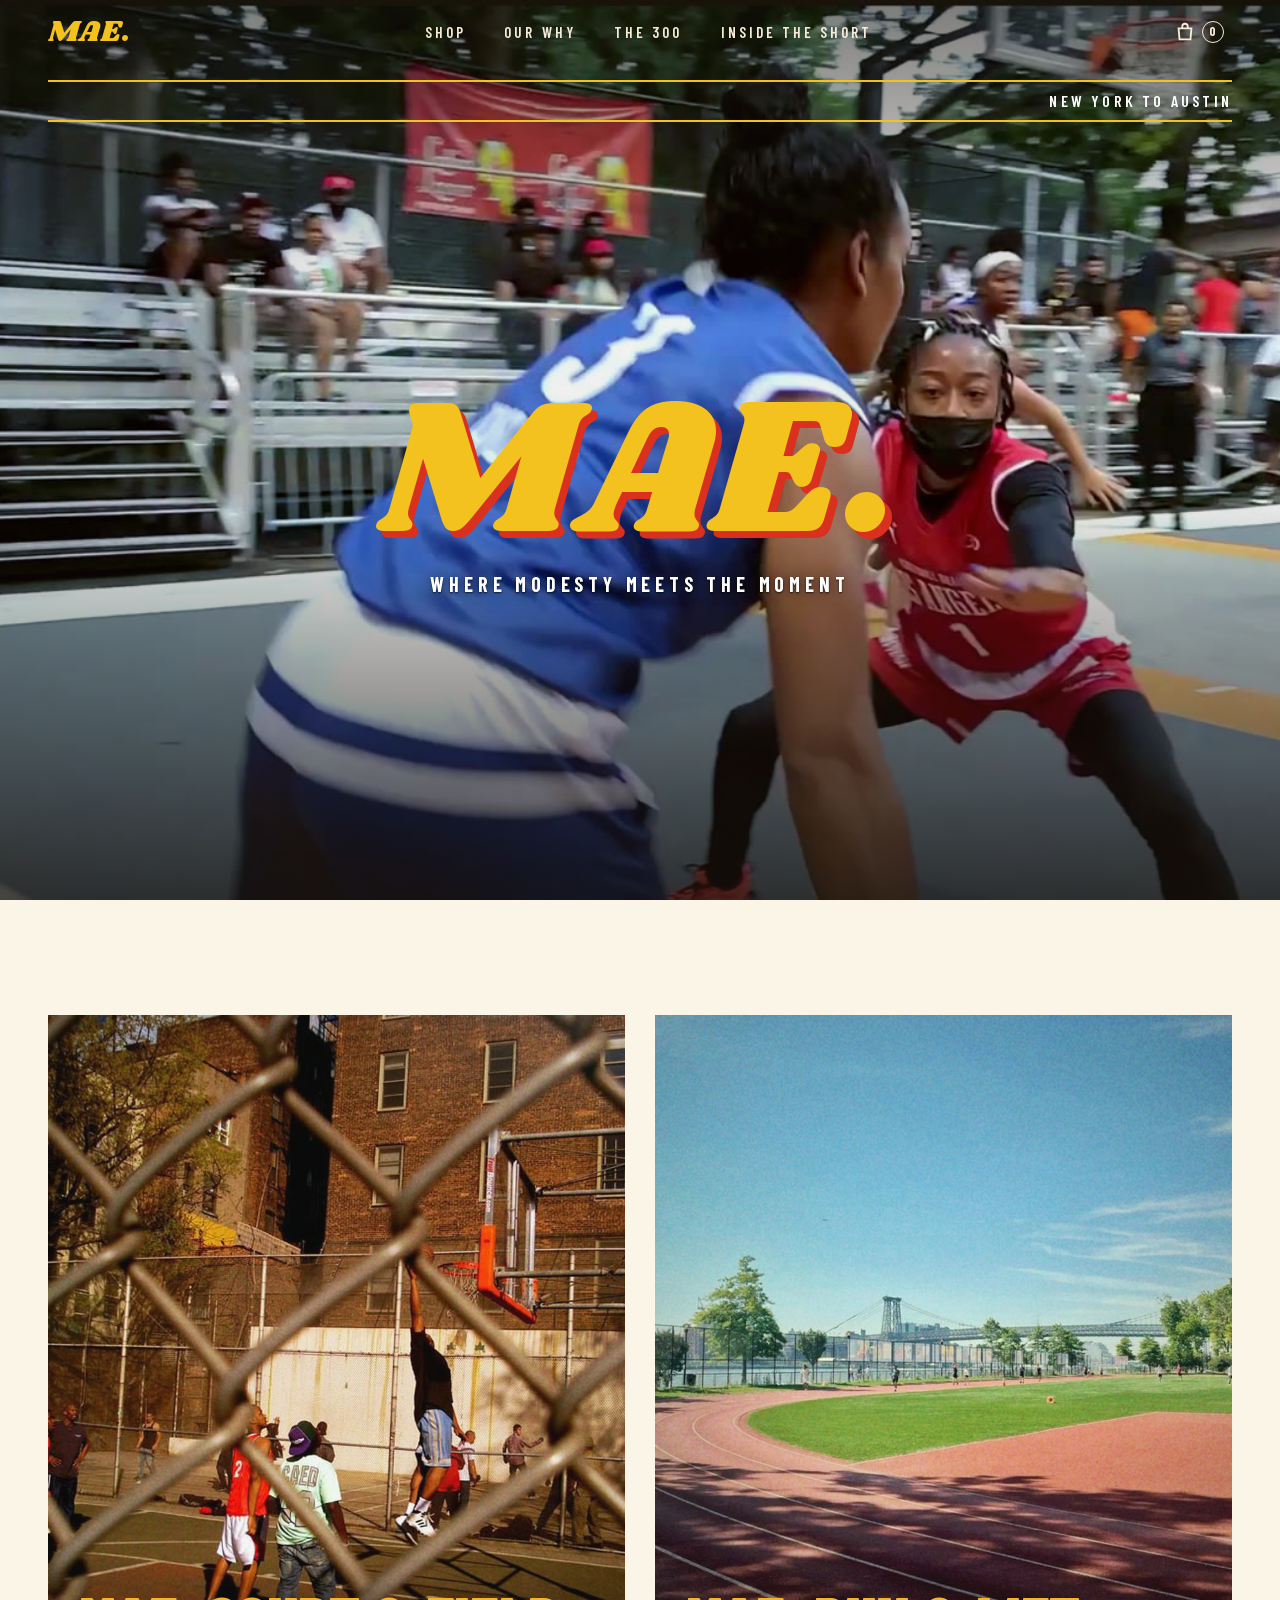
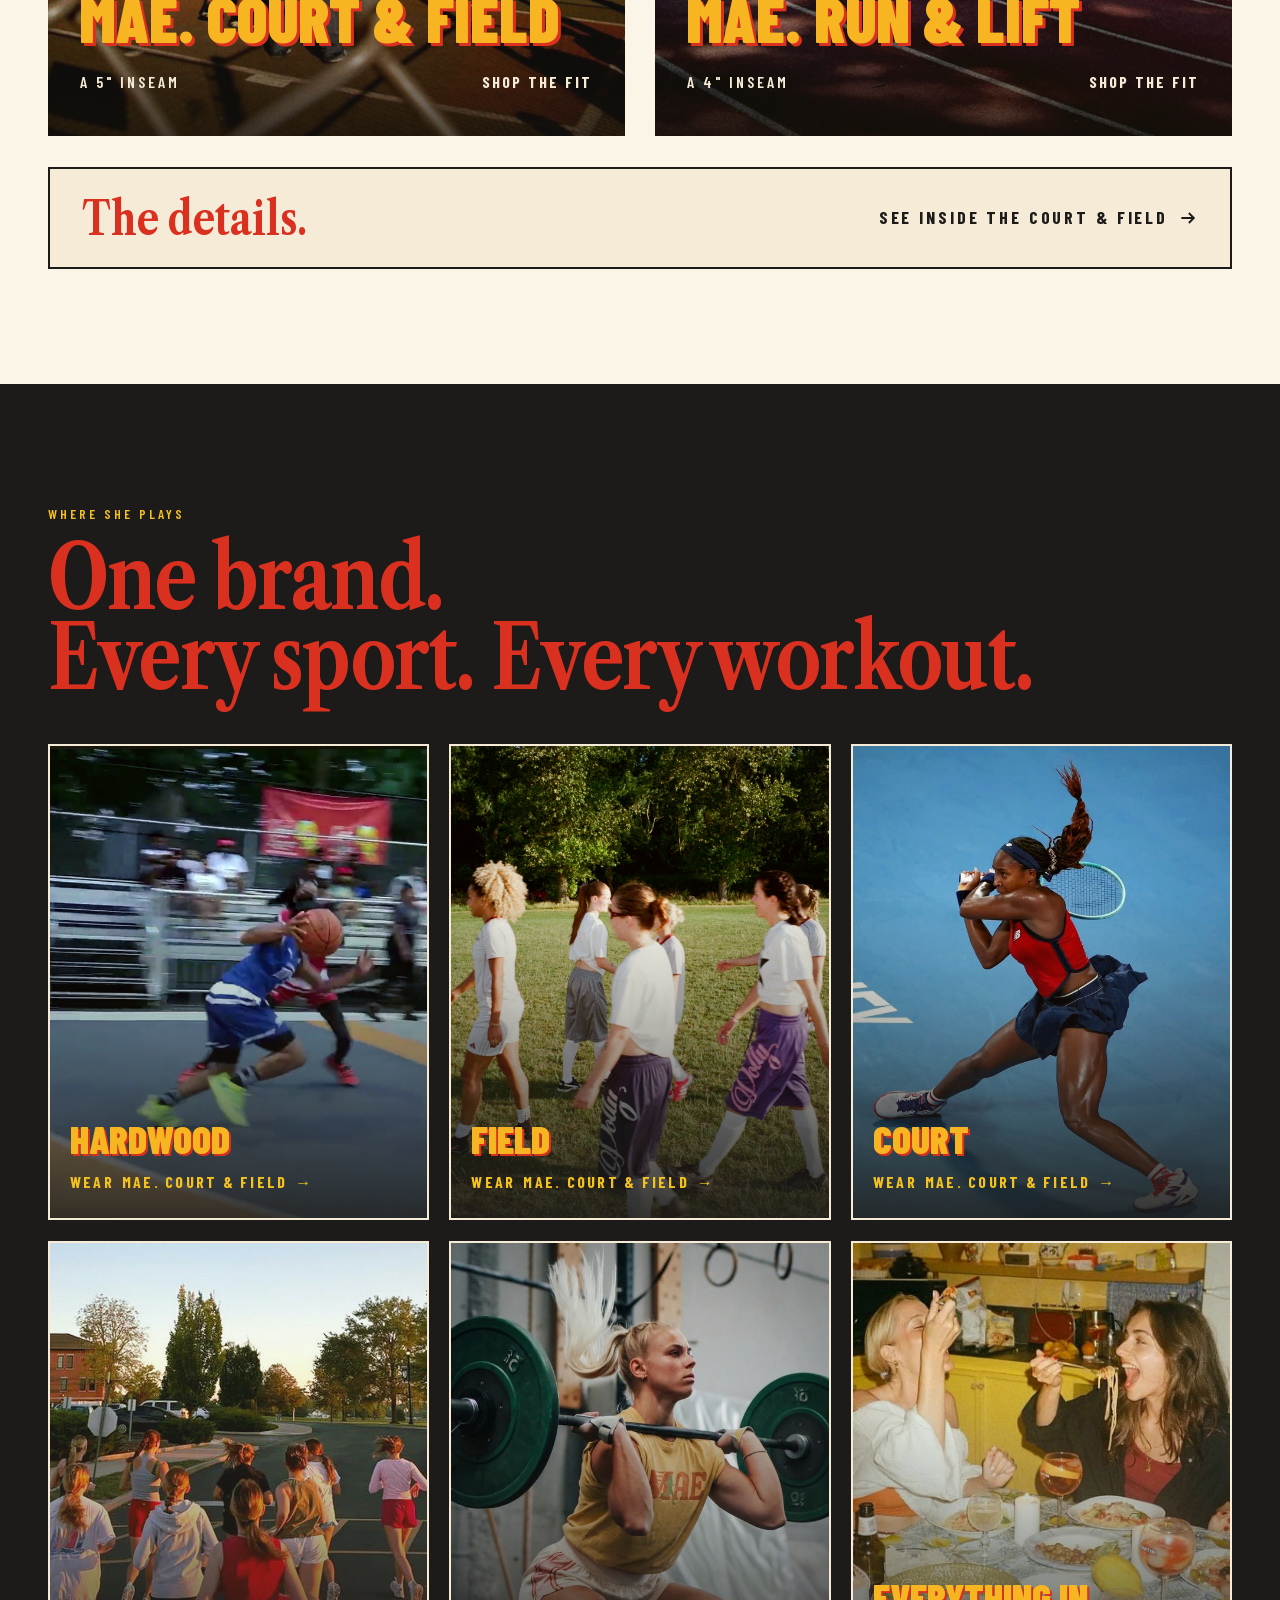
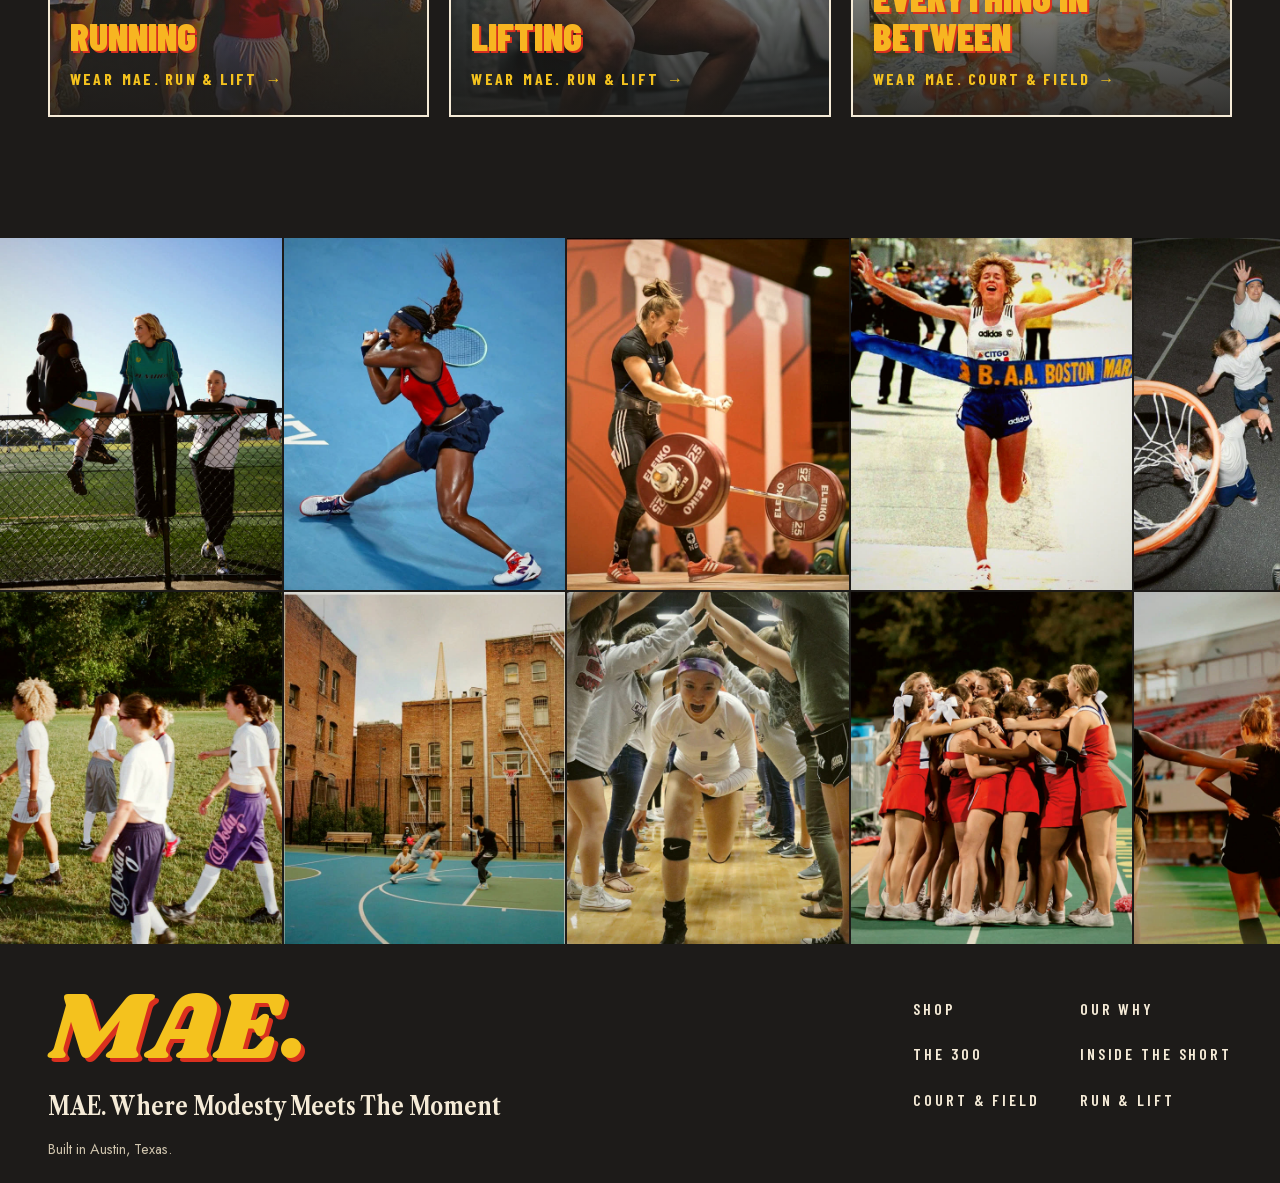
==== index.html @ 569fa7d4 "Shop: order shirt, short, shirt, short Co-Authored-By: Claude Opus 5.5 <noreply@anthropic.com>" ====
<!doctype html>
<html lang="en" class="no-js">
<head>
<meta charset="utf-8">
<meta name="viewport" content="width=device-width, initial-scale=1">
<title>MAE. Where modesty meets the moment</title>
<meta name="description" content="MAE. is modest vintage athletic wear for girls who hoop, run, and lift. Built in Austin, Texas. Drop 01: two lines, two shorts, two tops.">
<meta name="theme-color" content="#d9301f">
<link rel="stylesheet" href="css/fonts.css?v=3">
<link rel="stylesheet" href="css/mae.css?v=71">
<link rel="icon" href="assets/favicon.svg" type="image/svg+xml">
</head>
<body data-page="home">
<a class="skip" href="#main">Skip to content</a>
<header data-site-header data-over></header>

<main id="main">
  <!-- 1. Hero: magazine cover -->
  <section class="cover" aria-labelledby="cover-title">
    <video class="cover__media" data-cover-video autoplay muted loop playsinline preload="auto" poster="assets/video/court-hero-poster.jpg" aria-hidden="true">
      <source src="assets/video/court-hero.mp4?v=3" type="video/mp4">
    </video>
    <div class="cover__shade"></div>
    <div class="wrap cover__inner">
      <div class="cover__dateline" style="justify-content:flex-end">
        <span>New York to Austin</span>
      </div>
      <div class="cover__center">
        <h1 class="masthead logo" id="cover-title">MAE.</h1>
        <p class="cover__motto">Where modesty meets the moment</p>
      </div>
    </div>
  </section>

  <!-- 2. Two fit tiles -->
  <section class="section" aria-labelledby="fits-title">
    <div class="wrap">
      <h2 class="sr-only" id="fits-title">The Drop 01 fits</h2>
      <div class="fits">
        <a class="fit-tile reveal" href="court-field.html">
          <img src="assets/img/fit-court-field-street.jpg" alt="A pickup game on an outdoor city court seen through a chain-link fence, one player rising for a dunk" loading="lazy" width="896" height="1188" style="object-position:55% 45%">
          <div class="fit-tile__label">
            <h3 class="headline headline--outline">MAE. Court &amp; Field</h3>
            <div class="fit-tile__meta"><span class="fit-tile__sports">A 5" inseam</span><span class="link-arrow">Shop the fit</span></div>
          </div>
        </a>
        <a class="fit-tile reveal" data-delay="1" href="run-lift.html">
          <img src="assets/img/fit-run-lift-oval.jpg" alt="An empty red running track curving around a green field on a sunny morning, a bridge in the distance" loading="lazy" width="896" height="1576" style="object-position:50% 72%">
          <div class="fit-tile__label">
            <h3 class="headline headline--outline">MAE. Run &amp; Lift</h3>
            <div class="fit-tile__meta"><span class="fit-tile__sports">A 4" inseam</span><span class="link-arrow">Shop the fit</span></div>
          </div>
        </a>
      </div>
      <a class="inside-link" href="court-field.html#inside">
        <span class="inside-link__head">The details.</span>
        <span class="inside-link__go">See inside the Court &amp; Field <svg width="20" height="20" viewBox="0 0 24 24" fill="none" stroke="currentColor" stroke-width="2.2" aria-hidden="true"><path d="M4 12h15M13 6l6 6-6 6"/></svg></span>
      </a>
    </div>
  </section>

  <!-- 3. Every sport: interactive map -->
  <section class="section sports" aria-labelledby="sports-title">
    <div class="wrap">
      <div class="section-head reveal">
        <div>
          <span class="eyebrow">Where she plays</span>
          <h2 class="headline" id="sports-title" style="margin-top:8px">One brand.<br><em>Every</em> sport. Every workout.</h2>
        </div>
      </div>
      <ul class="tiles">
        <li class="tile reveal" data-delay="0">
          <img src="assets/img/court-25.jpg" alt="Women playing streetball on an outdoor court, a player driving with the ball" width="1400" height="796" loading="lazy" style="object-position:50% 40%">
          <div class="tile__body">
            <h3>Hardwood</h3>
            <a class="tile__fit" href="court-field.html"><span class="tile__wear">Wear </span>MAE. Court &amp; Field <span aria-hidden="true">&rarr;</span></a>
          </div>
        </li>
        <li class="tile reveal" data-delay="1">
          <img src="assets/img/wall/wall-22.jpg" alt="Girls in soccer gear walking across a grass field" width="640" height="800" loading="lazy" style="object-position:50% 50%">
          <div class="tile__body">
            <h3>Field</h3>
            <a class="tile__fit" href="court-field.html"><span class="tile__wear">Wear </span>MAE. Court &amp; Field <span aria-hidden="true">&rarr;</span></a>
          </div>
        </li>
        <li class="tile reveal" data-delay="2">
          <img src="assets/img/wall/wall-18.jpg" alt="A tennis player lunging into a forehand on a blue hard court" width="640" height="800" loading="lazy" style="object-position:50% 40%">
          <div class="tile__body">
            <h3>Court</h3>
            <a class="tile__fit" href="court-field.html"><span class="tile__wear">Wear </span>MAE. Court &amp; Field <span aria-hidden="true">&rarr;</span></a>
          </div>
        </li>
        <li class="tile reveal" data-delay="0">
          <img src="assets/img/run-club.jpg" alt="A group of girls running together down a road at sunset" width="1200" height="880" loading="lazy" style="object-position:50% 65%">
          <div class="tile__body">
            <h3>Running</h3>
            <a class="tile__fit" href="run-lift.html"><span class="tile__wear">Wear </span>MAE. Run &amp; Lift <span aria-hidden="true">&rarr;</span></a>
          </div>
        </li>
        <li class="tile reveal" data-delay="1">
          <img src="assets/img/tile-lifting.jpg" alt="A lifter in the MAE. Shirt and MAE. Short holding a front squat" width="640" height="800" loading="lazy" style="object-position:45% 50%">
          <div class="tile__body">
            <h3>Lifting</h3>
            <a class="tile__fit" href="run-lift.html"><span class="tile__wear">Wear </span>MAE. Run &amp; Lift <span aria-hidden="true">&rarr;</span></a>
          </div>
        </li>
        <li class="tile reveal" data-delay="2">
          <img src="assets/img/tile-in-between.jpg" alt="Two friends laughing and eating spaghetti at a dinner table" width="800" height="1000" loading="lazy" style="object-position:50% 20%">
          <div class="tile__body">
            <h3>Everything in between</h3>
            <a class="tile__fit" href="court-field.html"><span class="tile__wear">Wear </span>MAE. Court &amp; Field <span aria-hidden="true">&rarr;</span></a>
          </div>
        </li>
      </ul>
    </div>
  </section>

  <!-- 4. Verse band -->
  <!-- 4. Photo wall: girls who play -->
  <section class="wall" aria-label="Girls who play">
    <div class="wall__rows">
      <ul class="wall__row" data-dir="-1">
        <li><img src="assets/img/wall/wall-17.jpg" alt="Three friends hanging on a fence by a soccer field" loading="lazy" width="640" height="800"></li>
        <li><img src="assets/img/wall/wall-18.jpg" alt="A tennis player lunging into a two-handed backhand" loading="lazy" width="640" height="800"></li>
        <li><img src="assets/img/wall/wall-19.jpg" alt="A weightlifter roaring after a big lift" loading="lazy" width="640" height="800"></li>
        <li><img src="assets/img/wall/wall-20.jpg" alt="A marathoner breaking the finish tape, arms wide" loading="lazy" width="640" height="800"></li>
        <li><img src="assets/img/wall/wall-21.jpg" alt="Players leaping for a rebound, shot from above the hoop" loading="lazy" width="640" height="800"></li>
        <li aria-hidden="true"><img src="assets/img/wall/wall-17.jpg" alt="" loading="lazy" width="640" height="800"></li>
        <li aria-hidden="true"><img src="assets/img/wall/wall-18.jpg" alt="" loading="lazy" width="640" height="800"></li>
        <li aria-hidden="true"><img src="assets/img/wall/wall-19.jpg" alt="" loading="lazy" width="640" height="800"></li>
        <li aria-hidden="true"><img src="assets/img/wall/wall-20.jpg" alt="" loading="lazy" width="640" height="800"></li>
        <li aria-hidden="true"><img src="assets/img/wall/wall-21.jpg" alt="" loading="lazy" width="640" height="800"></li>
      </ul>
      <ul class="wall__row" data-dir="1">
        <li><img src="assets/img/wall/wall-22.jpg" alt="A soccer team walking across a sunny field" loading="lazy" width="640" height="800"></li>
        <li><img src="assets/img/wall/wall-23.jpg" alt="A girl driving to the hoop on a city court" loading="lazy" width="640" height="800"></li>
        <li><img src="assets/img/wall/wall-24.jpg" alt="A volleyball player charging through a tunnel of teammates" loading="lazy" width="640" height="800"></li>
        <li><img src="assets/img/wall/wall-25.jpg" alt="A cheer squad in a group hug on the track" loading="lazy" width="640" height="800"></li>
        <li><img src="assets/img/wall/wall-26.jpg" alt="Soccer players stretching on the field at golden hour" loading="lazy" width="640" height="800"></li>
        <li aria-hidden="true"><img src="assets/img/wall/wall-22.jpg" alt="" loading="lazy" width="640" height="800"></li>
        <li aria-hidden="true"><img src="assets/img/wall/wall-23.jpg" alt="" loading="lazy" width="640" height="800"></li>
        <li aria-hidden="true"><img src="assets/img/wall/wall-24.jpg" alt="" loading="lazy" width="640" height="800"></li>
        <li aria-hidden="true"><img src="assets/img/wall/wall-25.jpg" alt="" loading="lazy" width="640" height="800"></li>
        <li aria-hidden="true"><img src="assets/img/wall/wall-26.jpg" alt="" loading="lazy" width="640" height="800"></li>
      </ul>
    </div>
  </section>
</main>

<!-- 5. Footer with motto -->
<footer data-site-footer></footer>
<script src="js/mae.js?v=47"></script>
</body>
</html>
---- css/fonts.css ----
/* Local copies of the site fonts so the site works without wifi. */
/* Barlow Condensed latin-ext */
@font-face {
  font-family: 'Barlow Condensed';
  font-style: normal;
  font-weight: 600;
  font-display: swap;
  src: url(../assets/fonts/barlow-condensed-latin-ext-ced6a5.woff2) format('woff2');
  unicode-range: U+0100-02BA, U+02BD-02C5, U+02C7-02CC, U+02CE-02D7, U+02DD-02FF, U+0304, U+0308, U+0329, U+1D00-1DBF, U+1E00-1E9F, U+1EF2-1EFF, U+2020, U+20A0-20AB, U+20AD-20C4, U+2113, U+2C60-2C7F, U+A720-A7FF;
}
/* Barlow Condensed latin */
@font-face {
  font-family: 'Barlow Condensed';
  font-style: normal;
  font-weight: 600;
  font-display: swap;
  src: url(../assets/fonts/barlow-condensed-latin-07c3c7.woff2) format('woff2');
  unicode-range: U+0000-00FF, U+0131, U+0152-0153, U+02BB-02BC, U+02C6, U+02DA, U+02DC, U+0304, U+0308, U+0329, U+2000-206F, U+20AC, U+2122, U+2191, U+2193, U+2212, U+2215, U+FEFF, U+FFFD;
}
/* Barlow Condensed latin-ext */
@font-face {
  font-family: 'Barlow Condensed';
  font-style: normal;
  font-weight: 700;
  font-display: swap;
  src: url(../assets/fonts/barlow-condensed-latin-ext-e05ece.woff2) format('woff2');
  unicode-range: U+0100-02BA, U+02BD-02C5, U+02C7-02CC, U+02CE-02D7, U+02DD-02FF, U+0304, U+0308, U+0329, U+1D00-1DBF, U+1E00-1E9F, U+1EF2-1EFF, U+2020, U+20A0-20AB, U+20AD-20C4, U+2113, U+2C60-2C7F, U+A720-A7FF;
}
/* Barlow Condensed latin */
@font-face {
  font-family: 'Barlow Condensed';
  font-style: normal;
  font-weight: 700;
  font-display: swap;
  src: url(../assets/fonts/barlow-condensed-latin-eb4f37.woff2) format('woff2');
  unicode-range: U+0000-00FF, U+0131, U+0152-0153, U+02BB-02BC, U+02C6, U+02DA, U+02DC, U+0304, U+0308, U+0329, U+2000-206F, U+20AC, U+2122, U+2191, U+2193, U+2212, U+2215, U+FEFF, U+FFFD;
}
/* Barlow Condensed 800 latin-ext */
@font-face {
  font-family: 'Barlow Condensed';
  font-style: normal;
  font-weight: 800;
  font-display: swap;
  src: url(../assets/fonts/barlow-condensed-800-latin-ext.woff2) format('woff2');
  unicode-range: U+0100-02BA, U+02BD-02C5, U+02C7-02CC, U+02CE-02D7, U+02DD-02FF, U+0304, U+0308, U+0329, U+1D00-1DBF, U+1E00-1E9F, U+1EF2-1EFF, U+2020, U+20A0-20AB, U+20AD-20C4, U+2113, U+2C60-2C7F, U+A720-A7FF;
}
/* Barlow Condensed 800 latin */
@font-face {
  font-family: 'Barlow Condensed';
  font-style: normal;
  font-weight: 800;
  font-display: swap;
  src: url(../assets/fonts/barlow-condensed-800-latin.woff2) format('woff2');
  unicode-range: U+0000-00FF, U+0131, U+0152-0153, U+02BB-02BC, U+02C6, U+02DA, U+02DC, U+0304, U+0308, U+0329, U+2000-206F, U+20AC, U+2122, U+2191, U+2193, U+2212, U+2215, U+FEFF, U+FFFD;
}
/* Barlow Condensed 900 latin-ext */
@font-face {
  font-family: 'Barlow Condensed';
  font-style: normal;
  font-weight: 900;
  font-display: swap;
  src: url(../assets/fonts/barlow-condensed-900-latin-ext.woff2) format('woff2');
  unicode-range: U+0100-02BA, U+02BD-02C5, U+02C7-02CC, U+02CE-02D7, U+02DD-02FF, U+0304, U+0308, U+0329, U+1D00-1DBF, U+1E00-1E9F, U+1EF2-1EFF, U+2020, U+20A0-20AB, U+20AD-20C4, U+2113, U+2C60-2C7F, U+A720-A7FF;
}
/* Barlow Condensed 900 latin */
@font-face {
  font-family: 'Barlow Condensed';
  font-style: normal;
  font-weight: 900;
  font-display: swap;
  src: url(../assets/fonts/barlow-condensed-900-latin.woff2) format('woff2');
  unicode-range: U+0000-00FF, U+0131, U+0152-0153, U+02BB-02BC, U+02C6, U+02DA, U+02DC, U+0304, U+0308, U+0329, U+2000-206F, U+20AC, U+2122, U+2191, U+2193, U+2212, U+2215, U+FEFF, U+FFFD;
}
/* EB Garamond latin-ext */
@font-face {
  font-family: 'EB Garamond';
  font-style: italic;
  font-weight: 400;
  font-display: swap;
  src: url(../assets/fonts/eb-garamond-latin-ext-7a37b9.woff2) format('woff2');
  unicode-range: U+0100-02BA, U+02BD-02C5, U+02C7-02CC, U+02CE-02D7, U+02DD-02FF, U+0304, U+0308, U+0329, U+1D00-1DBF, U+1E00-1E9F, U+1EF2-1EFF, U+2020, U+20A0-20AB, U+20AD-20C4, U+2113, U+2C60-2C7F, U+A720-A7FF;
}
/* EB Garamond latin */
@font-face {
  font-family: 'EB Garamond';
  font-style: italic;
  font-weight: 400;
  font-display: swap;
  src: url(../assets/fonts/eb-garamond-latin-bc5f3a.woff2) format('woff2');
  unicode-range: U+0000-00FF, U+0131, U+0152-0153, U+02BB-02BC, U+02C6, U+02DA, U+02DC, U+0304, U+0308, U+0329, U+2000-206F, U+20AC, U+2122, U+2191, U+2193, U+2212, U+2215, U+FEFF, U+FFFD;
}
/* EB Garamond latin-ext */
@font-face {
  font-family: 'EB Garamond';
  font-style: italic;
  font-weight: 500;
  font-display: swap;
  src: url(../assets/fonts/eb-garamond-latin-ext-7a37b9.woff2) format('woff2');
  unicode-range: U+0100-02BA, U+02BD-02C5, U+02C7-02CC, U+02CE-02D7, U+02DD-02FF, U+0304, U+0308, U+0329, U+1D00-1DBF, U+1E00-1E9F, U+1EF2-1EFF, U+2020, U+20A0-20AB, U+20AD-20C4, U+2113, U+2C60-2C7F, U+A720-A7FF;
}
/* EB Garamond latin */
@font-face {
  font-family: 'EB Garamond';
  font-style: italic;
  font-weight: 500;
  font-display: swap;
  src: url(../assets/fonts/eb-garamond-latin-bc5f3a.woff2) format('woff2');
  unicode-range: U+0000-00FF, U+0131, U+0152-0153, U+02BB-02BC, U+02C6, U+02DA, U+02DC, U+0304, U+0308, U+0329, U+2000-206F, U+20AC, U+2122, U+2191, U+2193, U+2212, U+2215, U+FEFF, U+FFFD;
}
/* EB Garamond latin-ext */
@font-face {
  font-family: 'EB Garamond';
  font-style: normal;
  font-weight: 400;
  font-display: swap;
  src: url(../assets/fonts/eb-garamond-latin-ext-0a46bd.woff2) format('woff2');
  unicode-range: U+0100-02BA, U+02BD-02C5, U+02C7-02CC, U+02CE-02D7, U+02DD-02FF, U+0304, U+0308, U+0329, U+1D00-1DBF, U+1E00-1E9F, U+1EF2-1EFF, U+2020, U+20A0-20AB, U+20AD-20C4, U+2113, U+2C60-2C7F, U+A720-A7FF;
}
/* EB Garamond latin */
@font-face {
  font-family: 'EB Garamond';
  font-style: normal;
  font-weight: 400;
  font-display: swap;
  src: url(../assets/fonts/eb-garamond-latin-0652b7.woff2) format('woff2');
  unicode-range: U+0000-00FF, U+0131, U+0152-0153, U+02BB-02BC, U+02C6, U+02DA, U+02DC, U+0304, U+0308, U+0329, U+2000-206F, U+20AC, U+2122, U+2191, U+2193, U+2212, U+2215, U+FEFF, U+FFFD;
}
/* EB Garamond latin-ext */
@font-face {
  font-family: 'EB Garamond';
  font-style: normal;
  font-weight: 500;
  font-display: swap;
  src: url(../assets/fonts/eb-garamond-latin-ext-0a46bd.woff2) format('woff2');
  unicode-range: U+0100-02BA, U+02BD-02C5, U+02C7-02CC, U+02CE-02D7, U+02DD-02FF, U+0304, U+0308, U+0329, U+1D00-1DBF, U+1E00-1E9F, U+1EF2-1EFF, U+2020, U+20A0-20AB, U+20AD-20C4, U+2113, U+2C60-2C7F, U+A720-A7FF;
}
/* EB Garamond latin */
@font-face {
  font-family: 'EB Garamond';
  font-style: normal;
  font-weight: 500;
  font-display: swap;
  src: url(../assets/fonts/eb-garamond-latin-0652b7.woff2) format('woff2');
  unicode-range: U+0000-00FF, U+0131, U+0152-0153, U+02BB-02BC, U+02C6, U+02DA, U+02DC, U+0304, U+0308, U+0329, U+2000-206F, U+20AC, U+2122, U+2191, U+2193, U+2212, U+2215, U+FEFF, U+FFFD;
}
/* Fraunces latin-ext */
@font-face {
  font-family: 'Fraunces';
  font-style: italic;
  font-weight: 500 900;
  font-display: swap;
  src: url(../assets/fonts/fraunces-latin-ext-4a68c2.woff2) format('woff2');
  unicode-range: U+0100-02BA, U+02BD-02C5, U+02C7-02CC, U+02CE-02D7, U+02DD-02FF, U+0304, U+0308, U+0329, U+1D00-1DBF, U+1E00-1E9F, U+1EF2-1EFF, U+2020, U+20A0-20AB, U+20AD-20C4, U+2113, U+2C60-2C7F, U+A720-A7FF;
}
/* Fraunces latin */
@font-face {
  font-family: 'Fraunces';
  font-style: italic;
  font-weight: 500 900;
  font-display: swap;
  src: url(../assets/fonts/fraunces-latin-68a8dd.woff2) format('woff2');
  unicode-range: U+0000-00FF, U+0131, U+0152-0153, U+02BB-02BC, U+02C6, U+02DA, U+02DC, U+0304, U+0308, U+0329, U+2000-206F, U+20AC, U+2122, U+2191, U+2193, U+2212, U+2215, U+FEFF, U+FFFD;
}
/* Fraunces latin-ext */
@font-face {
  font-family: 'Fraunces';
  font-style: normal;
  font-weight: 500 900;
  font-display: swap;
  src: url(../assets/fonts/fraunces-latin-ext-b868c5.woff2) format('woff2');
  unicode-range: U+0100-02BA, U+02BD-02C5, U+02C7-02CC, U+02CE-02D7, U+02DD-02FF, U+0304, U+0308, U+0329, U+1D00-1DBF, U+1E00-1E9F, U+1EF2-1EFF, U+2020, U+20A0-20AB, U+20AD-20C4, U+2113, U+2C60-2C7F, U+A720-A7FF;
}
/* Fraunces latin */
@font-face {
  font-family: 'Fraunces';
  font-style: normal;
  font-weight: 500 900;
  font-display: swap;
  src: url(../assets/fonts/fraunces-latin-e0ad8e.woff2) format('woff2');
  unicode-range: U+0000-00FF, U+0131, U+0152-0153, U+02BB-02BC, U+02C6, U+02DA, U+02DC, U+0304, U+0308, U+0329, U+2000-206F, U+20AC, U+2122, U+2191, U+2193, U+2212, U+2215, U+FEFF, U+FFFD;
}
/* Jost latin-ext */
@font-face {
  font-family: 'Jost';
  font-style: normal;
  font-weight: 400;
  font-display: swap;
  src: url(../assets/fonts/jost-latin-ext-920dcb.woff2) format('woff2');
  unicode-range: U+0100-02BA, U+02BD-02C5, U+02C7-02CC, U+02CE-02D7, U+02DD-02FF, U+0304, U+0308, U+0329, U+1D00-1DBF, U+1E00-1E9F, U+1EF2-1EFF, U+2020, U+20A0-20AB, U+20AD-20C4, U+2113, U+2C60-2C7F, U+A720-A7FF;
}
/* Jost latin */
@font-face {
  font-family: 'Jost';
  font-style: normal;
  font-weight: 400;
  font-display: swap;
  src: url(../assets/fonts/jost-latin-0428ef.woff2) format('woff2');
  unicode-range: U+0000-00FF, U+0131, U+0152-0153, U+02BB-02BC, U+02C6, U+02DA, U+02DC, U+0304, U+0308, U+0329, U+2000-206F, U+20AC, U+2122, U+2191, U+2193, U+2212, U+2215, U+FEFF, U+FFFD;
}
/* Jost latin-ext */
@font-face {
  font-family: 'Jost';
  font-style: normal;
  font-weight: 500;
  font-display: swap;
  src: url(../assets/fonts/jost-latin-ext-920dcb.woff2) format('woff2');
  unicode-range: U+0100-02BA, U+02BD-02C5, U+02C7-02CC, U+02CE-02D7, U+02DD-02FF, U+0304, U+0308, U+0329, U+1D00-1DBF, U+1E00-1E9F, U+1EF2-1EFF, U+2020, U+20A0-20AB, U+20AD-20C4, U+2113, U+2C60-2C7F, U+A720-A7FF;
}
/* Jost latin */
@font-face {
  font-family: 'Jost';
  font-style: normal;
  font-weight: 500;
  font-display: swap;
  src: url(../assets/fonts/jost-latin-0428ef.woff2) format('woff2');
  unicode-range: U+0000-00FF, U+0131, U+0152-0153, U+02BB-02BC, U+02C6, U+02DA, U+02DC, U+0304, U+0308, U+0329, U+2000-206F, U+20AC, U+2122, U+2191, U+2193, U+2212, U+2215, U+FEFF, U+FFFD;
}
/* Jost latin-ext */
@font-face {
  font-family: 'Jost';
  font-style: normal;
  font-weight: 600;
  font-display: swap;
  src: url(../assets/fonts/jost-latin-ext-920dcb.woff2) format('woff2');
  unicode-range: U+0100-02BA, U+02BD-02C5, U+02C7-02CC, U+02CE-02D7, U+02DD-02FF, U+0304, U+0308, U+0329, U+1D00-1DBF, U+1E00-1E9F, U+1EF2-1EFF, U+2020, U+20A0-20AB, U+20AD-20C4, U+2113, U+2C60-2C7F, U+A720-A7FF;
}
/* Jost latin */
@font-face {
  font-family: 'Jost';
  font-style: normal;
  font-weight: 600;
  font-display: swap;
  src: url(../assets/fonts/jost-latin-0428ef.woff2) format('woff2');
  unicode-range: U+0000-00FF, U+0131, U+0152-0153, U+02BB-02BC, U+02C6, U+02DA, U+02DC, U+0304, U+0308, U+0329, U+2000-206F, U+20AC, U+2122, U+2191, U+2193, U+2212, U+2215, U+FEFF, U+FFFD;
}
/* Libre Caslon Condensed latin-ext */
@font-face {
  font-family: 'Libre Caslon Condensed';
  font-style: italic;
  font-weight: 700;
  font-display: swap;
  src: url(../assets/fonts/libre-caslon-condensed-latin-ext-993968.woff2) format('woff2');
  unicode-range: U+0100-02BA, U+02BD-02C5, U+02C7-02CC, U+02CE-02D7, U+02DD-02FF, U+0304, U+0308, U+0329, U+1D00-1DBF, U+1E00-1E9F, U+1EF2-1EFF, U+2020, U+20A0-20AB, U+20AD-20C4, U+2113, U+2C60-2C7F, U+A720-A7FF;
}
/* Libre Caslon Condensed latin */
@font-face {
  font-family: 'Libre Caslon Condensed';
  font-style: italic;
  font-weight: 700;
  font-display: swap;
  src: url(../assets/fonts/libre-caslon-condensed-latin-ac554e.woff2) format('woff2');
  unicode-range: U+0000-00FF, U+0131, U+0152-0153, U+02BB-02BC, U+02C6, U+02DA, U+02DC, U+0304, U+0308, U+0329, U+2000-206F, U+20AC, U+2122, U+2191, U+2193, U+2212, U+2215, U+FEFF, U+FFFD;
}
/* Libre Caslon Condensed latin-ext */
@font-face {
  font-family: 'Libre Caslon Condensed';
  font-style: normal;
  font-weight: 700;
  font-display: swap;
  src: url(../assets/fonts/libre-caslon-condensed-latin-ext-64cdc1.woff2) format('woff2');
  unicode-range: U+0100-02BA, U+02BD-02C5, U+02C7-02CC, U+02CE-02D7, U+02DD-02FF, U+0304, U+0308, U+0329, U+1D00-1DBF, U+1E00-1E9F, U+1EF2-1EFF, U+2020, U+20A0-20AB, U+20AD-20C4, U+2113, U+2C60-2C7F, U+A720-A7FF;
}
/* Libre Caslon Condensed latin */
@font-face {
  font-family: 'Libre Caslon Condensed';
  font-style: normal;
  font-weight: 700;
  font-display: swap;
  src: url(../assets/fonts/libre-caslon-condensed-latin-8319f6.woff2) format('woff2');
  unicode-range: U+0000-00FF, U+0131, U+0152-0153, U+02BB-02BC, U+02C6, U+02DA, U+02DC, U+0304, U+0308, U+0329, U+2000-206F, U+20AC, U+2122, U+2191, U+2193, U+2212, U+2215, U+FEFF, U+FFFD;
}
/* Shrikhand latin-ext */
@font-face {
  font-family: 'Shrikhand';
  font-style: normal;
  font-weight: 400;
  font-display: swap;
  src: url(../assets/fonts/shrikhand-latin-ext-98ca82.woff2) format('woff2');
  unicode-range: U+0100-02BA, U+02BD-02C5, U+02C7-02CC, U+02CE-02D7, U+02DD-02FF, U+0304, U+0308, U+0329, U+1D00-1DBF, U+1E00-1E9F, U+1EF2-1EFF, U+2020, U+20A0-20AB, U+20AD-20C4, U+2113, U+2C60-2C7F, U+A720-A7FF;
}
/* Shrikhand latin */
@font-face {
  font-family: 'Shrikhand';
  font-style: normal;
  font-weight: 400;
  font-display: swap;
  src: url(../assets/fonts/shrikhand-latin-486ff6.woff2) format('woff2');
  unicode-range: U+0000-00FF, U+0131, U+0152-0153, U+02BB-02BC, U+02C6, U+02DA, U+02DC, U+0304, U+0308, U+0329, U+2000-206F, U+20AC, U+2122, U+2191, U+2193, U+2212, U+2215, U+FEFF, U+FFFD;
}
/* Roboto Serif latin-ext */
@font-face {
  font-family: 'Roboto Serif';
  font-style: normal;
  font-weight: 100 900;
  font-stretch: 50% 150%;
  font-display: swap;
  src: url(../assets/fonts/roboto-serif-latin-ext-9b3155.woff2) format('woff2');
  unicode-range: U+0100-02BA, U+02BD-02C5, U+02C7-02CC, U+02CE-02D7, U+02DD-02FF, U+0304, U+0308, U+0329, U+1D00-1DBF, U+1E00-1E9F, U+1EF2-1EFF, U+2020, U+20A0-20AB, U+20AD-20C4, U+2113, U+2C60-2C7F, U+A720-A7FF;
}
/* Roboto Serif latin */
@font-face {
  font-family: 'Roboto Serif';
  font-style: normal;
  font-weight: 100 900;
  font-stretch: 50% 150%;
  font-display: swap;
  src: url(../assets/fonts/roboto-serif-latin-8604e5.woff2) format('woff2');
  unicode-range: U+0000-00FF, U+0131, U+0152-0153, U+02BB-02BC, U+02C6, U+02DA, U+02DC, U+0304, U+0308, U+0329, U+2000-206F, U+20AC, U+2122, U+2191, U+2193, U+2212, U+2215, U+FEFF, U+FFFD;
}
/* Alfa Slab One latin-ext */
@font-face {
  font-family: 'Alfa Slab One';
  font-style: normal;
  font-weight: 400;
  font-display: swap;
  src: url(../assets/fonts/alfa-slab-one-latin-ext-7e5141.woff2) format('woff2');
  unicode-range: U+0100-02BA, U+02BD-02C5, U+02C7-02CC, U+02CE-02D7, U+02DD-02FF, U+0304, U+0308, U+0329, U+1D00-1DBF, U+1E00-1E9F, U+1EF2-1EFF, U+2020, U+20A0-20AB, U+20AD-20C4, U+2113, U+2C60-2C7F, U+A720-A7FF;
}
/* Alfa Slab One latin */
@font-face {
  font-family: 'Alfa Slab One';
  font-style: normal;
  font-weight: 400;
  font-display: swap;
  src: url(../assets/fonts/alfa-slab-one-latin-0d51ac.woff2) format('woff2');
  unicode-range: U+0000-00FF, U+0131, U+0152-0153, U+02BB-02BC, U+02C6, U+02DA, U+02DC, U+0304, U+0308, U+0329, U+2000-206F, U+20AC, U+2122, U+2191, U+2193, U+2212, U+2215, U+FEFF, U+FFFD;
}
---- css/mae.css ----
/* MAE. Where modesty meets the moment.
   Vintage athletic: 70s print ads, Runner's World covers, court energy. */

:root {
  /* Neutrals */
  --paper: #fbf5e8;
  --cream: #f5ebd7;
  --bone: #ece1c9;
  --sand: #dcc9a3;
  --heather: #8d8a84;
  --ink: #1d1b19;          /* washed black */
  --ink-soft: #3a3632;

  /* Pops */
  --red: #d9301f;          /* court red: display, buttons with white text */
  --red-ink: #b8281a;      /* court red for small text on cream (AA) */
  --yellow: #f4c21e;
  --gold: #f7b521;
  --orange: #f26b1d;
  --blue: #2e5bdb;

  /* Type */
  --f-logo: "Shrikhand", "Georgia", serif;
  --f-head: "Libre Caslon Condensed", "Georgia", serif;
  --f-cover: "Barlow Condensed", "Arial Narrow", sans-serif;
  --f-band: "EB Garamond", "Georgia", serif;
  --f-ui: "Jost", "Helvetica Neue", Arial, sans-serif;

  /* Rhythm */
  --gutter: clamp(16px, 4vw, 48px);
  --max: 1280px;
  --radius: 2px;
  --ease-out: cubic-bezier(.2, .7, .2, 1);
  --t-fast: 160ms;
  --t-med: 320ms;
  --t-slow: 700ms;

  --z-header: 40;
  --z-drawer: 100;
}

*, *::before, *::after { box-sizing: border-box; }
html { -webkit-text-size-adjust: 100%; scroll-behavior: smooth; }
body {
  margin: 0;
  background: var(--paper);
  color: var(--ink);
  font-family: var(--f-ui);
  font-size: 1rem;
  line-height: 1.6;
  -webkit-font-smoothing: antialiased;
  overflow-x: hidden;
}
img, video, svg { display: block; max-width: 100%; }
a { color: inherit; }
button { font: inherit; color: inherit; cursor: pointer; }
:focus-visible { outline: 3px solid var(--blue); outline-offset: 3px; }

.skip {
  position: absolute; left: 12px; top: -60px; z-index: 1000;
  background: var(--ink); color: var(--cream); padding: 10px 16px; text-decoration: none;
}
.skip:focus { top: 12px; }

.wrap { width: 100%; max-width: var(--max); margin: 0 auto; padding: 0 var(--gutter); }
.sr-only {
  position: absolute; width: 1px; height: 1px; padding: 0; margin: -1px;
  overflow: hidden; clip: rect(0 0 0 0); white-space: nowrap; border: 0;
}

/* ---------- Brand type ---------- */
.logo {
  font-family: var(--f-logo);
  font-weight: 400;
  letter-spacing: .01em;
  text-transform: uppercase;
  line-height: 1;
}

/* Condensed old-magazine red serif with a cream outline ("MAE. Court & Field") */
.headline {
  font-family: var(--f-head);
  font-weight: 700;
  color: var(--red);
  line-height: .9;
  letter-spacing: -.02em;
  margin: 0;
  text-wrap: balance;
}
.headline--outline {
  -webkit-text-stroke: .1em var(--cream);
  paint-order: stroke fill;
  -webkit-font-smoothing: antialiased;
}
.headline em { font-family: var(--f-band); font-style: italic; font-weight: 500; font-stretch: 100%; font-variation-settings: normal; letter-spacing: 0; }

/* Bold condensed sans in caps (cover lines) */
.cover-type {
  font-family: var(--f-cover);
  font-weight: 700;
  text-transform: uppercase;
  line-height: .92;
  letter-spacing: .005em;
}
.eyebrow {
  font-family: var(--f-cover);
  font-weight: 600;
  text-transform: uppercase;
  letter-spacing: .22em;
  font-size: .85rem;
}
.band-copy { font-family: var(--f-band); font-size: 1.2rem; line-height: 1.5; }

/* ---------- Buttons ---------- */
.btn {
  --bg: var(--red); --fg: #fff;
  display: inline-flex; align-items: center; justify-content: center; gap: .6em;
  min-height: 48px; padding: 12px 24px;
  background: var(--bg); color: var(--fg);
  border: 2px solid var(--bg); border-radius: var(--radius);
  font-family: var(--f-cover); font-weight: 700; font-size: 1.05rem;
  letter-spacing: .12em; text-transform: uppercase; text-decoration: none;
  transition: transform var(--t-fast) var(--ease-out), background var(--t-fast), color var(--t-fast);
  touch-action: manipulation;
}
.btn:hover { --bg: var(--red-ink); }
.btn:active { transform: scale(.97); }
.btn--ink { --bg: var(--ink); --fg: var(--cream); }
.btn--ink:hover { --bg: #000; }
.btn--ghost { background: transparent; color: var(--ink); border-color: var(--ink); }
.btn--ghost:hover { background: var(--ink); color: var(--cream); }
.btn--block { width: 100%; }
.btn[disabled] { opacity: .45; cursor: not-allowed; }

.link-arrow {
  font-family: var(--f-cover); font-weight: 700; text-transform: uppercase; letter-spacing: .14em;
  text-decoration: none; display: inline-flex; align-items: center; gap: .5em; min-height: 44px;
}
.link-arrow svg { transition: transform var(--t-fast) var(--ease-out); }
.link-arrow:hover svg { transform: translateX(4px); }

/* ---------- Header ---------- */
.site-header {
  position: sticky; top: 0; z-index: var(--z-header);
  background: var(--paper);
  border-bottom: 2px solid var(--ink);
}
.site-header--over {
  position: fixed; left: 0; right: 0;
  background: transparent; border-bottom-color: transparent; color: var(--cream);
  transition: background var(--t-med), color var(--t-med), border-color var(--t-med);
}
.site-header--over.is-solid { background: var(--paper); color: var(--ink); border-bottom-color: var(--ink); }
.nav { display: flex; align-items: center; justify-content: space-between; gap: 16px; min-height: 64px; }
.nav__logo { font-size: 1.9rem; color: var(--red); text-decoration: none; padding: 6px 0; }
.site-header--over:not(.is-solid) .nav__logo { color: var(--yellow); }
.nav__links { display: flex; gap: clamp(16px, 3vw, 40px); list-style: none; margin: 0; padding: 0; }
.nav__links a {
  font-family: var(--f-cover); font-weight: 600; text-transform: uppercase; letter-spacing: .2em;
  font-size: .95rem; text-decoration: none; padding: 10px 0; display: inline-block; position: relative;
}
.nav__links a::after {
  content: ""; position: absolute; left: 0; right: 0; bottom: 4px; height: 2px;
  background: currentColor; transform: scaleX(0); transform-origin: left; transition: transform var(--t-med) var(--ease-out);
}
.nav__links a:hover::after, .nav__links a[aria-current="page"]::after { transform: scaleX(1); }
.nav__links a[aria-current="page"] { color: var(--red-ink); }
.site-header--over:not(.is-solid) .nav__links a[aria-current="page"] { color: var(--yellow); }
.nav__tools { display: flex; align-items: center; gap: 4px; }
.icon-btn {
  min-width: 48px; min-height: 48px; display: inline-flex; align-items: center; justify-content: center; gap: 6px;
  background: none; border: 0; padding: 0 8px; position: relative;
  font-family: var(--f-cover); font-weight: 700; letter-spacing: .12em; text-transform: uppercase;
}
.bag-count {
  min-width: 22px; height: 22px; padding: 0 6px; border-radius: 11px;
  background: var(--red); color: #fff; font-size: .8rem; line-height: 22px; text-align: center; letter-spacing: 0;
}
.bag-count[data-empty="true"] { background: transparent; color: inherit; border: 1.5px solid currentColor; line-height: 19px; }
.bag-count.bump { animation: bump 380ms var(--ease-out); }
@keyframes bump { 40% { transform: scale(1.35); } }
.nav__menu-btn { display: none; }

@media (max-width: 820px) {
  .nav__menu-btn { display: inline-flex; }
  .nav__links {
    position: absolute; left: 0; right: 0; top: 100%;
    flex-direction: column; gap: 0; padding: 8px var(--gutter) 20px;
    background: var(--paper); color: var(--ink); border-bottom: 2px solid var(--ink);
    display: none;
  }
  .nav__links.is-open { display: flex; }
  .nav__links a { font-size: 1.4rem; padding: 12px 0; width: 100%; }
  .site-header--over:not(.is-solid) .nav__links a[aria-current="page"] { color: var(--red-ink); }
}

/* ---------- Footer ---------- */
.site-footer { background: var(--ink); color: var(--cream); padding: 48px 0 28px; margin-top: 0; }
.footer__top { display: flex; flex-wrap: wrap; gap: 32px; justify-content: space-between; align-items: flex-end; }
.footer__logo { margin: 0; line-height: 1; font-size: clamp(3rem, 9vw, 6rem); color: var(--yellow); text-shadow: 4px 4px 0 var(--red); }
.footer__motto { font-family: var(--f-band); font-style: italic; font-size: 1.35rem; margin: 14px 0 0; }
.footer__links { list-style: none; margin: 0; padding: 0; display: grid; grid-template-columns: repeat(2, auto); gap: 4px 40px; }
.footer__links a { text-decoration: none; font-family: var(--f-cover); letter-spacing: .18em; text-transform: uppercase; display: inline-block; padding: 8px 0; }
.footer__links a:hover { color: var(--yellow); }
.footer__bottom {
  margin-top: 40px; padding-top: 20px; border-top: 1px solid rgba(245,235,215,.25);
  display: flex; flex-wrap: wrap; gap: 12px; justify-content: space-between;
  font-size: .9rem; color: #cfc4ad;
}

/* ---------- Reveal on scroll ---------- */
.reveal { opacity: 0; transform: translateY(28px); transition: opacity var(--t-slow) var(--ease-out), transform var(--t-slow) var(--ease-out); }
.reveal.is-in { opacity: 1; transform: none; }
.reveal[data-delay="1"] { transition-delay: 80ms; }
.reveal[data-delay="2"] { transition-delay: 160ms; }
.reveal[data-delay="3"] { transition-delay: 240ms; }
.no-js .reveal { opacity: 1; transform: none; }

/* ---------- HOME: magazine cover ---------- */
.cover {
  position: relative; min-height: 100vh; min-height: 100dvh; overflow: hidden;
  background: var(--ink); color: #fff; isolation: isolate;
}
.cover__media { position: absolute; inset: 0; width: 100%; height: 100%; object-fit: cover; z-index: -2; }
.cover__shade {
  position: absolute; inset: 0; z-index: -1;
  background:
    linear-gradient(180deg, rgba(20,16,12,.55) 0%, rgba(20,16,12,.05) 34%, rgba(20,16,12,.08) 55%, rgba(20,16,12,.78) 100%);
}
.cover__inner {
  min-height: 100vh; min-height: 100dvh;
  display: grid; grid-template-rows: auto 1fr auto; gap: 0;
  padding-top: 76px; padding-bottom: 28px;
}
.cover__dateline {
  display: flex; justify-content: space-between; gap: 16px; align-items: center;
  border-top: 2px solid var(--yellow); border-bottom: 2px solid var(--yellow);
  padding: 6px 0; margin-top: 4px;
  font-family: var(--f-cover); font-weight: 600; text-transform: uppercase; letter-spacing: .2em; font-size: clamp(.8rem, 1.4vw, 1rem);
}
.cover__dateline em { font-family: var(--f-band); font-style: italic; text-transform: none; letter-spacing: 0; font-size: 1.15em; }
.masthead {
  font-size: clamp(4.2rem, 15vw, 13rem);
  color: var(--yellow);
  text-shadow: .035em .035em 0 var(--red);
  margin: 0; line-height: .85;
  text-align: center;
}
.cover__motto {
  text-align: center; margin: clamp(6px, 1vw, 12px) 0 0;
  font-family: var(--f-cover); font-weight: 700; letter-spacing: .24em; text-transform: uppercase;
  font-size: clamp(.85rem, 1.6vw, 1.25rem);
  text-shadow: 0 1px 2px rgba(0,0,0,.7), 0 0 14px rgba(0,0,0,.55);
}
.cover__center { display: flex; flex-direction: column; align-items: center; justify-content: center; text-align: center; padding-block: clamp(32px, 6vh, 72px); }
.cover__body { display: flex; justify-content: center; padding-top: clamp(16px, 2.6vh, 28px); }
.cover__cta {
  display: inline-flex; align-items: center; gap: 10px; min-height: 48px; padding: 12px 26px;
  border: 2px solid var(--yellow); color: #fff; text-decoration: none; background: rgba(20, 16, 12, .25);
  font-family: var(--f-cover); font-weight: 700; letter-spacing: .22em; text-transform: uppercase; font-size: clamp(.95rem, 1.4vw, 1.1rem);
  transition: background var(--t-fast), color var(--t-fast);
}
.cover__cta:hover { background: var(--yellow); color: var(--ink); }
.cover__cta svg { transition: transform var(--t-fast) var(--ease-out); }
.cover__cta:hover svg { transform: translateX(4px); }
.cover__foot { display: flex; justify-content: space-between; align-items: flex-end; gap: 16px; margin-top: 20px; }
.scroll-cue { font-family: var(--f-cover); letter-spacing: .24em; text-transform: uppercase; font-size: .85rem; display: flex; align-items: center; gap: 10px; }
.scroll-cue i { width: 2px; height: 36px; background: currentColor; display: block; }
.video-toggle {
  min-width: 48px; min-height: 48px; border-radius: 50%; border: 1.5px solid rgba(255,255,255,.7);
  background: rgba(0,0,0,.25); color: #fff; display: inline-flex; align-items: center; justify-content: center;
}

/* ---------- Home: photo wall ---------- */
.wall { background: var(--ink); border-top: 2px solid var(--ink); }
.wall__grid { list-style: none; margin: 0; padding: 0; display: grid; grid-template-columns: repeat(5, minmax(0, 1fr)); gap: 2px; }
.wall__grid li { overflow: hidden; aspect-ratio: 4 / 5; }
.wall__grid img { display: block; width: 100%; height: 100%; object-fit: cover; transition: transform 1.2s var(--ease-out); }
.wall__grid li:hover img { transform: scale(1.05); }
@media (max-width: 700px) { .wall__grid { grid-template-columns: repeat(2, minmax(0, 1fr)); } }

/* ---------- Fit tiles ---------- */
.section { padding-block: clamp(64px, 9vw, 128px); }
.section-head { display: flex; flex-wrap: wrap; justify-content: space-between; align-items: flex-end; gap: 16px; margin-bottom: clamp(28px, 4vw, 48px); }
.section-head .headline { font-size: clamp(3rem, 7vw, 6rem); }
.section-head p { max-width: 420px; margin: 0; }

.fits { display: grid; grid-template-columns: 1fr 1fr; gap: clamp(16px, 2.4vw, 32px); }
.fit-tile { position: relative; display: block; text-decoration: none; color: inherit; overflow: hidden; background: var(--ink); aspect-ratio: 4 / 5; }
.fit-tile img { width: 100%; height: 100%; object-fit: cover; transition: transform 1.2s var(--ease-out); }
.fit-tile:hover img { transform: scale(1.04); }
.fit-tile__label { position: absolute; left: 0; right: 0; bottom: 0; padding: clamp(16px, 3vw, 32px); background: linear-gradient(0deg, rgba(20,16,12,.7), transparent); }
.fit-tile { container-type: inline-size; }
.fit-tile .headline { font: 400 8.4cqi/1 "Alfa Slab One", Georgia, serif; color: var(--gold); -webkit-text-stroke: 0; text-shadow: .045em .045em 0 var(--red); letter-spacing: .005em; white-space: nowrap; text-wrap: nowrap; }
.fit-tile__kind { margin: 6px 0 0; font-family: var(--f-cover); font-weight: 700; text-transform: uppercase; letter-spacing: .08em; font-size: clamp(.95rem, 1.5vw, 1.3rem); line-height: 1.2; color: var(--yellow); text-shadow: 0 1px 3px rgba(0,0,0,.6), 0 0 12px rgba(0,0,0,.45); }
.fit-tile__meta { display: flex; justify-content: space-between; align-items: center; gap: 12px; margin-top: 12px; color: var(--cream); flex-wrap: wrap; }
.fit-tile__sports { font-family: var(--f-cover); font-weight: 600; letter-spacing: .18em; text-transform: uppercase; }
.tag {
  position: absolute; top: 16px; left: 16px;
  background: var(--yellow); color: var(--ink); padding: 4px 10px;
  font-family: var(--f-cover); font-weight: 700; letter-spacing: .16em; text-transform: uppercase; font-size: .85rem;
}
@media (max-width: 700px) { .fits { grid-template-columns: 1fr; } .fit-tile { aspect-ratio: 4 / 4.6; } }

/* ---------- Every sport: map ---------- */
.sports { background: var(--ink); color: var(--cream); border-top: 2px solid var(--ink); border-bottom: 2px solid var(--ink); }
.sports .section-head .eyebrow { color: var(--yellow); }
.sports .sport-card { color: var(--ink); }
.sports .chip { background: transparent; color: var(--cream); border-color: var(--cream); }
.sports .chip:hover { background: rgba(245,235,215,.12); }
.sports .chip[aria-pressed="true"], .sports .chip[aria-pressed="true"]:hover { background: var(--cream); color: var(--ink); }
.sports__grid { display: grid; grid-template-columns: minmax(0, 1.4fr) minmax(0, 1fr); gap: clamp(20px, 3vw, 40px); align-items: start; }
@media (min-width: 901px) { .sport-card { position: sticky; top: 96px; } }
.map { position: relative; }
.map img { display: block; width: 100%; height: auto; }
.map__pins { position: absolute; inset: 0; }
.pin {
  position: absolute; transform: translate(-50%, -100%); padding: 0; border: 0; background: none; cursor: pointer;
  width: clamp(30px, 4.6vw, 46px); min-height: 44px; display: flex; justify-content: center; align-items: flex-end;
  transition: transform var(--t-fast) var(--ease-out); transform-origin: 50% 100%;
}
.pin__drop { width: 100%; height: auto; display: block; overflow: visible; filter: drop-shadow(2px 3px 0 rgba(29, 27, 25, .35)); }
.pin__n {
  position: absolute; left: 50%; bottom: 62%; transform: translate(-50%, 50%); height: auto;
  font-family: var(--f-cover); font-weight: 700; font-size: clamp(.8rem, 1.5vw, 1.1rem); line-height: 1; color: var(--n);
}
.pin__tag {
  position: absolute; bottom: 52%; white-space: nowrap; background: #fff; border: 2px solid var(--ink); border-radius: 4px;
  padding: 3px 8px; font-family: var(--f-cover); font-weight: 700; letter-spacing: .06em; text-transform: uppercase; font-size: clamp(.78rem, 1.3vw, 1rem); color: var(--ink);
  transition: background var(--t-fast), color var(--t-fast);
}
.pin--r .pin__tag { left: calc(100% + 4px); }
.pin--l .pin__tag { right: calc(100% + 4px); }
.pin:hover, .pin.is-active { transform: translate(-50%, -100%) scale(1.14); z-index: 2; }
.pin.is-active .pin__tag { background: var(--ink); color: #fff; }
.pin:focus { outline: none; }
.pin:focus-visible .pin__drop path { stroke: var(--blue); stroke-width: 5; }
.pin:focus-visible .pin__tag { outline: 3px solid var(--blue); outline-offset: 2px; }
@media (max-width: 640px) { .pin__tag { display: none; } }

.sport-card { background: var(--paper); border: 2px solid var(--ink); display: flex; flex-direction: column; }
.sport-card__top { padding: 22px 24px; color: #fff; display: flex; justify-content: space-between; align-items: flex-start; gap: 12px; transition: background var(--t-med); }
.sport-card__top .cover-type { font-size: clamp(2.4rem, 4vw, 3.4rem); }
.sport-card__top svg { width: 56px; height: 56px; flex: none; }
.sport-card__body { padding: 22px 24px 24px; display: grid; gap: 14px; flex: 1; align-content: start; }
.sport-card__place { font-family: var(--f-band); font-size: 1.35rem; font-style: italic; margin: 0; display: flex; gap: 8px; align-items: center; }
.sport-card__why { margin: 0; }
.sport-card__fit { display: flex; align-items: center; justify-content: space-between; gap: 12px; border-top: 1.5px solid var(--ink); padding-top: 14px; margin-top: auto; flex-wrap: wrap; }
.sport-card__fit strong { font-family: var(--f-head); font-weight: 700; color: var(--red-ink); font-size: 1.6rem; line-height: 1; }
.sport-card.swap .sport-card__body > * { animation: swap 420ms var(--ease-out) both; }
@keyframes swap { from { opacity: 0; transform: translateY(8px); } }

.sport-chips { display: flex; flex-wrap: wrap; gap: 8px; margin-top: 18px; list-style: none; padding: 0; }
.chip {
  min-height: 44px; padding: 8px 16px; border: 2px solid var(--ink); background: transparent; border-radius: 0;
  font-family: var(--f-cover); font-weight: 700; letter-spacing: .12em; text-transform: uppercase;
  display: inline-flex; align-items: center; gap: 8px;
  transition: background var(--t-fast), color var(--t-fast);
}
.chip i { width: 10px; height: 10px; border-radius: 50%; background: var(--c, var(--red)); display: inline-block; box-shadow: 0 0 0 1.5px currentColor; }
.chip[aria-pressed="true"], .chip[aria-selected="true"] { background: var(--ink); color: var(--cream); }
.chip:hover { background: var(--bone); }
.chip[aria-pressed="true"]:hover, .chip[aria-selected="true"]:hover { background: var(--ink); }
@media (max-width: 900px) { .sports__grid { grid-template-columns: 1fr; } }

/* ---------- Verse band ---------- */

/* ---------- Page header (interior pages) ---------- */
.page-head { padding-top: clamp(48px, 7vw, 96px); padding-bottom: clamp(28px, 4vw, 48px); }
.page-head .headline { font-size: clamp(3.4rem, 10vw, 8.5rem); }
.page-head p { max-width: 560px; margin: 16px 0 0; font-size: 1.1rem; }
.page-head .eyebrow { margin-bottom: 14px; display: block; color: var(--red-ink); }

/* ---------- OUR WHY ---------- */
.story { display: grid; grid-template-columns: minmax(0, 1fr) minmax(0, 1.1fr); gap: clamp(24px, 5vw, 80px); align-items: start; }
.story .band-copy p { margin: 0 0 1em; }
.story .band-copy p:first-child::first-letter { font-family: var(--f-logo); color: var(--red); float: left; font-size: 4.2em; line-height: .85; padding: 6px 10px 0 0; }
.pull { font-family: var(--f-cover); font-weight: 700; text-transform: uppercase; font-size: clamp(2rem, 4vw, 3.2rem); line-height: .95; color: var(--blue); margin: 0; }
.full-photo { position: relative; height: clamp(320px, 62vh, 680px); overflow: hidden; border-top: 2px solid var(--ink); border-bottom: 2px solid var(--ink); }
.full-photo img { width: 100%; height: 118%; object-fit: cover; will-change: transform; }
.full-photo figcaption { position: absolute; left: var(--gutter); bottom: 20px; color: #fff; font-family: var(--f-cover); letter-spacing: .2em; text-transform: uppercase; font-size: .85rem; background: rgba(0,0,0,.45); padding: 4px 10px; }
.gap-cols { display: grid; grid-template-columns: repeat(3, 1fr); border: 2px solid var(--ink); }
.gap-col { padding: clamp(20px, 3vw, 36px); border-right: 2px solid var(--ink); background: var(--paper); }
.gap-col:last-child { border-right: 0; }
.gap-col h3 { margin: 0 0 12px; font-size: clamp(1.8rem, 3vw, 2.6rem); color: var(--ink); }
/* The red strike-through scratches across each heading as the cards scroll into view */
.gap-col .strike { position: relative; display: inline-block; }
.gap-col .strike::after { content: attr(data-text); position: absolute; inset: 0; color: transparent; text-decoration: line-through; text-decoration-color: var(--red); text-decoration-thickness: 4px; clip-path: inset(0 100% 0 0); transition: clip-path .85s cubic-bezier(.65, 0, .25, 1); pointer-events: none; }
.gap-cols.is-struck .strike::after { clip-path: inset(0 0 0 0); }
.gap-cols.is-struck .gap-col:nth-child(2) .strike::after { transition-delay: .3s; }
.gap-cols.is-struck .gap-col:nth-child(3) .strike::after { transition-delay: .6s; }
@media (prefers-reduced-motion: reduce) { .gap-col .strike::after { clip-path: none; transition: none; } }
.gap-col p { margin: 0; }
.gap-col .num { font-family: var(--f-band); font-style: italic; color: var(--red-ink); font-size: 1.1rem; display: block; margin-bottom: 6px; }
.mae-bar {
  display: flex; align-items: center; gap: clamp(16px, 3vw, 40px); flex-wrap: wrap;
  background: var(--red); color: #fff; padding: clamp(20px, 3vw, 32px); text-decoration: none; border: 2px solid var(--ink); border-top: 0;
  transition: background var(--t-fast);
}
.mae-bar:hover { background: var(--red-ink); }
.mae-bar .logo { font-size: clamp(2.6rem, 5vw, 4rem); color: var(--yellow); }
.mae-bar .cover-type { font-size: clamp(1.4rem, 3vw, 2.4rem); flex: 1; min-width: 240px; }
.verse-big { text-align: center; padding-block: clamp(8px, 1.5vw, 24px) clamp(72px, 10vw, 140px); }
.verse-big blockquote { margin: 0 auto; max-width: 900px; font-family: var(--f-band); font-style: italic; font-size: clamp(2rem, 5vw, 3.8rem); line-height: 1.12; color: var(--red-ink); }
.verse-big cite { display: block; margin-top: 18px; font-style: normal; }
@media (max-width: 800px) { .story { grid-template-columns: 1fr; } .gap-cols { grid-template-columns: 1fr; } .gap-col { border-right: 0; border-bottom: 2px solid var(--ink); } .gap-col:last-child { border-bottom: 0; } }

/* ---------- SHOP ---------- */
.filters { display: flex; flex-wrap: wrap; gap: 8px; margin-bottom: 32px; }
.products { display: grid; grid-template-columns: repeat(4, minmax(0, 1fr)); gap: clamp(16px, 2vw, 28px); }
.product-card { text-decoration: none; color: inherit; display: flex; flex-direction: column; gap: 12px; }
.product-card[hidden] { display: none; }
.product-card__media { position: relative; }
.product-card h3 { margin: 0; font-family: var(--f-head); font-weight: 700; font-size: 1.9rem; line-height: 1; color: var(--ink); }
.product-card:hover h3 { color: var(--red-ink); }
.product-card__specs { margin: 0; color: var(--ink-soft); font-size: .95rem; }
.product-card__row { display: flex; justify-content: space-between; align-items: baseline; gap: 8px; }
.price { font-family: var(--f-cover); font-weight: 700; font-size: 1.35rem; letter-spacing: .04em; font-variant-numeric: tabular-nums; }
@media (max-width: 1000px) { .products { grid-template-columns: repeat(2, minmax(0, 1fr)); } }
@media (max-width: 460px) { .product-card h3 { font-size: 1.5rem; } .product-card__row { flex-direction: column; gap: 2px; } }

/* Product mockup placeholder: paper, garment silhouette, MAE. patch */
.mock {
  position: relative; aspect-ratio: 4 / 5; background: var(--bone); border: 2px solid var(--ink);
  display: grid; place-items: center; overflow: hidden;
}
.mock svg { width: 72%; height: auto; transition: transform var(--t-slow) var(--ease-out); }
.product-card:hover .mock svg { transform: rotate(-3deg) scale(1.03); }
.mock__label {
  position: absolute; top: 10px; left: 10px;
  font-family: var(--f-cover); font-weight: 700; font-size: .75rem; letter-spacing: .18em; text-transform: uppercase;
  background: var(--paper); border: 1.5px solid var(--ink); padding: 2px 8px;
}
.mock--athlete { background: #f1dfc0; }
.mock--hybrid { background: #e3e2dc; }
.mock--photo { background: #ede2d1; }
.mock--photo img { position: absolute; inset: 0; width: 100%; height: 100%; object-fit: cover; transition: opacity var(--t-med), transform var(--t-slow) var(--ease-out); }
.mock--photo .mock__back { opacity: 0; }
.product-card:hover .mock--photo img { transform: scale(1.03); }
.product-card:hover .mock--photo .mock__back, .product-card:focus-visible .mock--photo .mock__back { opacity: 1; }

/* The MAE. patch: court red letters on a cream rectangle */
.patch {
  display: inline-block; background: var(--cream); color: var(--red);
  font-family: var(--f-logo); text-transform: uppercase; line-height: 1;
  padding: .28em .6em .34em; border: 2px solid var(--red); box-shadow: inset 0 0 0 3px var(--cream), inset 0 0 0 4px rgba(217,48,31,.5);
}

/* ---------- FIT (product) page ---------- */
.fit-hero { background: var(--cream); border-bottom: 2px solid var(--ink); overflow: hidden; }
.fit-hero__stage { position: relative; display: grid; place-items: end center; min-height: clamp(420px, 78vh, 820px); padding-top: 24px; }
.fit-hero__photo { position: absolute; inset: 24px var(--gutter) clamp(70px, 9vw, 120px); overflow: hidden; border: 2px solid var(--ink); }
.fit-hero__photo img { width: 100%; height: 100%; object-fit: cover; }
/* Fit page title: heavy condensed all caps, like an 80s sneaker ad */
.fit-hero .headline { position: relative; font-family: var(--f-cover); font-weight: 900; text-transform: uppercase; letter-spacing: -.005em; line-height: .88; font-size: clamp(3.4rem, 11vw, 10.5rem); text-align: center; padding: 0 var(--gutter) .1em; margin: 0; }
.fit-hero .headline .logo-word { font-family: inherit; }

.ad-band { background: #fff; border-bottom: 2px solid var(--ink); }
.ad-band__row { display: grid; grid-template-columns: auto 1fr auto; gap: clamp(16px, 3vw, 40px); align-items: center; padding-block: 20px; }
.ad-band .patch { font-size: 1.5rem; justify-self: start; }
.ad-band p { margin: 0; font-family: var(--f-band); font-size: 1.2rem; line-height: 1.4; }
.ad-band .ref { font-family: var(--f-head); font-weight: 700; font-size: 2.4rem; color: var(--red-ink); line-height: 1; text-align: right; }
.ad-band .ref small { display: block; font-family: var(--f-band); font-weight: 400; font-style: italic; font-size: .95rem; color: var(--ink); }
@media (max-width: 640px) { .ad-band__row { grid-template-columns: 1fr auto; } .ad-band__row p:not(.ref) { grid-column: 1 / -1; grid-row: 2; } }

.buy { display: grid; grid-template-columns: minmax(0, 1fr) minmax(0, 1fr); gap: clamp(24px, 5vw, 72px); align-items: start; }
.piece-tabs { display: grid; grid-template-columns: 1fr 1fr; gap: 12px; }
.piece-tab {
  text-align: left; background: var(--paper); border: 2px solid var(--ink); padding: 0; display: flex; flex-direction: column;
  transition: transform var(--t-fast), box-shadow var(--t-fast);
}
.piece-tab .mock { border: 0; border-bottom: 2px solid var(--ink); }
.piece-tab > span { padding: 10px 12px; font-family: var(--f-cover); font-weight: 700; letter-spacing: .1em; text-transform: uppercase; display: flex; justify-content: space-between; gap: 8px; }
.piece-tab[aria-selected="true"] { box-shadow: 6px 6px 0 var(--red); transform: translate(-3px, -3px); }
.buy__info h2 { margin: 0; }
.buy__info .headline { font-size: clamp(2.6rem, 5vw, 4rem); }
.buy__lede { font-size: 1.1rem; margin: 12px 0 24px; }
.why-title { margin: 0 0 8px; color: var(--red-ink); }
.why-list { list-style: none; margin: 0 0 28px; padding: 0; border-top: 2px solid var(--ink); }
.why-list li { border-bottom: 1.5px solid var(--ink); }
.why-btn {
  width: 100%; min-height: 56px; background: none; border: 0; padding: 12px 0;
  display: grid; grid-template-columns: minmax(130px, auto) 1fr 28px; gap: 16px; align-items: center; text-align: left;
}
.why-btn strong { font-family: var(--f-cover); font-weight: 700; font-size: 1.25rem; letter-spacing: .06em; text-transform: uppercase; }
.why-btn span { font-family: var(--f-cover); font-weight: 600; font-style: normal; text-transform: uppercase; letter-spacing: .22em; font-size: .85rem; color: var(--red-ink); text-align: right; }
.why-btn svg { transition: transform var(--t-med) var(--ease-out); justify-self: end; }
.why-btn[aria-expanded="true"] svg { transform: rotate(45deg); }
.why-panel { display: grid; grid-template-rows: 0fr; transition: grid-template-rows var(--t-med) var(--ease-out); }
.why-panel.is-open { grid-template-rows: 1fr; }
.why-panel > div { overflow: hidden; }
.why-detail { display: grid; grid-template-columns: 120px 1fr; gap: 16px; padding: 4px 0 18px; align-items: center; }
.closeup {
  aspect-ratio: 1; border: 2px dashed var(--ink); background: var(--bone); display: grid; place-items: center; text-align: center;
  font-family: var(--f-cover); font-weight: 700; font-size: .72rem; letter-spacing: .14em; text-transform: uppercase; padding: 8px;
}
.why-detail p { margin: 0; }

.field-label { font-family: var(--f-cover); font-weight: 700; letter-spacing: .18em; text-transform: uppercase; margin: 0 0 8px; display: block; font-size: .95rem; }
.sizes { display: flex; flex-wrap: wrap; gap: 8px; border: 0; padding: 0; margin: 0 0 8px; }
.sizes legend { padding: 0; }
.size-opt { position: relative; }
.size-opt input { position: absolute; opacity: 0; inset: 0; width: 100%; height: 100%; margin: 0; cursor: pointer; }
.size-opt span {
  min-width: 56px; min-height: 48px; display: inline-flex; align-items: center; justify-content: center;
  border: 2px solid var(--ink); font-family: var(--f-cover); font-weight: 700; letter-spacing: .1em; background: var(--paper);
  transition: background var(--t-fast), color var(--t-fast);
}
.size-opt input:checked + span { background: var(--ink); color: var(--cream); }
.size-opt input:focus-visible + span { outline: 3px solid var(--blue); outline-offset: 2px; }
.size-opt:hover span { background: var(--bone); }
.size-opt input:checked:hover + span { background: var(--ink); }
.form-error { color: var(--red-ink); font-weight: 500; min-height: 1.6em; margin: 0 0 12px; }
.buy__actions { display: grid; gap: 10px; }
.buy__note { font-size: .9rem; color: var(--ink-soft); margin: 10px 0 0; }
.color-line { margin: 0 0 18px; display: flex; align-items: center; gap: 10px; }
.swatch { width: 22px; height: 22px; border-radius: 50%; border: 2px solid var(--ink); display: inline-block; }
@media (max-width: 860px) { .buy { grid-template-columns: 1fr; } }

.other-fit { display: grid; grid-template-columns: 1fr auto; gap: 16px; align-items: center; background: var(--ink); color: var(--cream); padding: clamp(24px, 4vw, 48px); text-decoration: none; }
.other-fit .headline { font-size: clamp(2.4rem, 6vw, 4.6rem); }
.other-fit:hover .headline { color: var(--yellow); }

/* ---------- COMMUNITY ---------- */
.the300 { position: relative; min-height: clamp(420px, 80vh, 820px); display: grid; align-items: end; overflow: hidden; background: var(--ink); color: #fff; }
.the300 img { position: absolute; inset: 0; width: 100%; height: 100%; object-fit: cover; opacity: .82; }
.the300::after { content: ""; position: absolute; inset: 0; background: linear-gradient(0deg, rgba(0,0,0,.75), rgba(0,0,0,0) 60%); }
.the300 .wrap { position: relative; z-index: 1; padding-bottom: clamp(28px, 5vw, 56px); }
.the300 h1 { font-size: clamp(5rem, 20vw, 17rem); color: var(--red); margin: 0; -webkit-text-stroke: clamp(5px, .7vw, 10px) var(--cream); paint-order: stroke fill; }
.the300 p { font-family: var(--f-band); font-size: clamp(1.2rem, 2.2vw, 1.6rem); max-width: 640px; margin: 8px 0 0; }
.cards3 { display: grid; grid-template-columns: repeat(3, 1fr); gap: clamp(16px, 2vw, 28px); }
.c-card { border: 2px solid var(--ink); background: var(--paper); display: flex; flex-direction: column; }
.c-card__top { padding: 28px 24px; min-height: 200px; display: flex; flex-direction: column; justify-content: space-between; gap: 20px; color: var(--ink); }
.c-card__top svg { width: 48px; height: 48px; }
.c-card__top .cover-type { font-size: clamp(2.2rem, 3.6vw, 3rem); }
.c-card__top--photo { position: relative; overflow: hidden; justify-content: flex-end; background: var(--ink); }
.c-card__top--photo img { position: absolute; inset: 0; width: 100%; height: 100%; object-fit: cover; object-position: 50% 40%; }
.c-card__title { margin: 0; padding: 20px 24px 0; border-top: 2px solid var(--ink); font-family: var(--f-cover); font-weight: 900; font-size: clamp(2.2rem, 3.4vw, 3rem); line-height: .95; letter-spacing: -.005em; text-transform: uppercase; color: var(--red); }
.c-card .c-card__title + p { border-top: 0; padding-top: 10px; }
.c-card p { margin: 0; padding: 20px 24px 24px; border-top: 2px solid var(--ink); }
@media (max-width: 860px) { .cards3 { grid-template-columns: 1fr; } }

.signup { background: var(--yellow); border-top: 2px solid var(--ink); border-bottom: 2px solid var(--ink); }
.signup__row { display: grid; grid-template-columns: 1fr minmax(0, 520px); gap: 32px; align-items: end; }
.signup .headline { color: var(--ink); font-size: clamp(3rem, 7vw, 5.6rem); }
.inline-form { display: grid; grid-template-columns: 1fr auto; gap: 8px; }
.inline-form label { grid-column: 1 / -1; }
.input {
  width: 100%; min-height: 52px; padding: 12px 14px; border: 2px solid var(--ink); background: var(--paper);
  font: inherit; font-size: 1rem; color: var(--ink); border-radius: var(--radius);
}
.input:focus-visible { outline: 3px solid var(--blue); outline-offset: 1px; }
.input[aria-invalid="true"] { border-color: var(--red-ink); }
.form-success { font-family: var(--f-band); font-size: 1.3rem; font-style: italic; margin: 12px 0 0; }
@media (max-width: 760px) { .signup__row { grid-template-columns: 1fr; } .inline-form { grid-template-columns: 1fr; } }

/* ---------- DROP 01 ---------- */
.lookbook { display: grid; grid-template-columns: 1.3fr 1fr 1fr; gap: clamp(12px, 1.6vw, 20px); }
.lookbook figure { margin: 0; position: relative; border: 2px solid var(--ink); overflow: hidden; background: var(--bone); }
.lookbook img { width: 100%; height: 100%; object-fit: cover; aspect-ratio: 4 / 5; }
.lookbook figcaption { position: absolute; left: 10px; bottom: 10px; background: var(--paper); border: 1.5px solid var(--ink); padding: 2px 8px; font-family: var(--f-cover); font-weight: 700; font-size: .8rem; letter-spacing: .14em; text-transform: uppercase; }
.flatlay { position: relative; }
.flatlay .patch { position: absolute; font-size: clamp(.55rem, 1.1vw, .9rem); transform: translate(-50%, -50%) rotate(var(--r, 0deg)); border-width: 1.5px; box-shadow: 0 1px 2px rgba(0,0,0,.25); }
@media (max-width: 760px) { .lookbook { grid-template-columns: 1fr 1fr; } .lookbook figure:first-child { grid-column: 1 / -1; } }


.notify { text-align: center; }
.notify .headline { font-size: clamp(2.6rem, 6vw, 4.6rem); }
.notify .inline-form { max-width: 560px; margin: 24px auto 0; text-align: left; }

/* ---------- Bag drawer ---------- */
.drawer-scrim { position: fixed; inset: 0; background: rgba(20,16,12,.55); z-index: var(--z-drawer); opacity: 0; pointer-events: none; transition: opacity var(--t-med); }
.drawer {
  position: fixed; top: 0; right: 0; bottom: 0; width: min(440px, 100%); z-index: calc(var(--z-drawer) + 1);
  background: var(--paper); border-left: 2px solid var(--ink);
  transform: translateX(102%); transition: transform var(--t-med) var(--ease-out);
  display: flex; flex-direction: column;
}
.drawer.is-open { transform: none; }
.drawer.is-open + .drawer-scrim, .drawer-scrim.is-open { opacity: 1; pointer-events: auto; }
.drawer__head { display: flex; justify-content: space-between; align-items: center; padding: 12px 12px 12px 24px; border-bottom: 2px solid var(--ink); }
.drawer__head h2 { margin: 0; font-size: 2.2rem; }
.drawer__body { flex: 1; overflow-y: auto; padding: 8px 24px; }
.drawer__foot { border-top: 2px solid var(--ink); padding: 20px 24px 24px; display: grid; gap: 12px; }
.drawer__total { display: flex; justify-content: space-between; align-items: baseline; }
.drawer__total span:first-child { font-family: var(--f-cover); font-weight: 700; letter-spacing: .14em; text-transform: uppercase; }
.drawer__note { font-size: .88rem; color: var(--ink-soft); margin: 0; }
.empty { text-align: center; padding: 48px 0; }
.empty p { font-family: var(--f-band); font-style: italic; font-size: 1.3rem; margin: 0 0 20px; }

.line { display: grid; grid-template-columns: 76px 1fr auto; gap: 14px; padding: 16px 0; border-bottom: 1.5px solid rgba(29,27,25,.2); align-items: start; }
.line .mock { aspect-ratio: 1; border-width: 1.5px; }
.line .mock__label { display: none; }
.line h3 { margin: 0; font-family: var(--f-head); font-weight: 700; font-size: 1.35rem; line-height: 1.05; }
.line__meta { margin: 2px 0 8px; font-size: .9rem; color: var(--ink-soft); }
.qty { display: inline-flex; align-items: center; border: 1.5px solid var(--ink); }
.qty button { width: 40px; height: 40px; background: none; border: 0; font-size: 1.2rem; }
.qty button:hover { background: var(--bone); }
.qty output { min-width: 28px; text-align: center; font-variant-numeric: tabular-nums; font-weight: 600; }
.line__right { text-align: right; display: grid; gap: 6px; justify-items: end; }
.remove { background: none; border: 0; text-decoration: underline; font-size: .88rem; padding: 8px 0; min-height: 40px; }

/* ---------- Checkout ---------- */
.checkout { display: grid; grid-template-columns: minmax(0, 1.2fr) minmax(0, 1fr); gap: clamp(24px, 5vw, 64px); align-items: start; }
.co-form fieldset { border: 2px solid var(--ink); padding: 20px; margin: 0 0 20px; background: var(--paper); }
.co-form legend { font-family: var(--f-cover); font-weight: 700; letter-spacing: .16em; text-transform: uppercase; padding: 0 8px; font-size: 1.1rem; }
.co-grid { display: grid; grid-template-columns: 1fr 1fr; gap: 14px; }
.co-grid .full { grid-column: 1 / -1; }
.field label { display: block; font-weight: 500; margin-bottom: 6px; }
.field label .req { color: var(--red-ink); }
.field .err { color: var(--red-ink); font-size: .9rem; margin: 4px 0 0; min-height: 1.2em; }
.preorder-box { background: var(--cream); border: 2px dashed var(--ink); padding: 16px; display: flex; gap: 12px; align-items: flex-start; }
.preorder-box p { margin: 0; }
.summary { border: 2px solid var(--ink); background: var(--paper); position: sticky; top: 88px; }
.summary h2 { margin: 0; padding: 16px 20px; background: var(--ink); color: var(--cream); font-size: 1.6rem; }
.summary__lines { padding: 0 20px; }
.summary__totals { padding: 16px 20px 20px; display: grid; gap: 8px; border-top: 2px solid var(--ink); }
.summary__totals div { display: flex; justify-content: space-between; font-variant-numeric: tabular-nums; }
.summary__totals .grand { font-family: var(--f-cover); font-weight: 700; font-size: 1.5rem; letter-spacing: .04em; border-top: 1.5px solid var(--ink); padding-top: 10px; margin-top: 4px; }
.error-summary { border: 2px solid var(--red-ink); background: #fff; padding: 16px 20px; margin-bottom: 20px; }
.error-summary h2 { margin: 0 0 8px; font-size: 1.1rem; font-family: var(--f-cover); letter-spacing: .1em; text-transform: uppercase; color: var(--red-ink); }
.error-summary ul { margin: 0; padding-left: 20px; }
.confirm { text-align: center; max-width: 760px; margin: 0 auto; }
.confirm .masthead { font-size: clamp(5rem, 16vw, 11rem); }
.confirm .headline { font-size: clamp(2.8rem, 7vw, 5rem); }
.receipt { text-align: left; border: 2px solid var(--ink); background: #fff; margin: 32px 0; }
.receipt__head { display: flex; justify-content: space-between; gap: 12px; padding: 14px 20px; background: var(--yellow); border-bottom: 2px solid var(--ink); font-family: var(--f-cover); font-weight: 700; letter-spacing: .12em; text-transform: uppercase; flex-wrap: wrap; }
@media (max-width: 900px) { .checkout { grid-template-columns: 1fr; } .summary { position: static; } }
@media (max-width: 520px) { .co-grid { grid-template-columns: 1fr; } }

/* ---------- Toast ---------- */
.toast {
  position: fixed; left: 50%; bottom: 24px; z-index: 200; transform: translate(-50%, 140%);
  background: var(--ink); color: var(--cream); padding: 12px 18px; border: 2px solid var(--yellow);
  font-family: var(--f-cover); font-weight: 600; letter-spacing: .1em; text-transform: uppercase;
  transition: transform var(--t-med) var(--ease-out); max-width: calc(100% - 32px);
}
.toast.is-on { transform: translate(-50%, 0); }

/* ---------- Motion preferences ---------- */
@media (prefers-reduced-motion: reduce) {
  html { scroll-behavior: auto; }
  *, *::before, *::after { animation-duration: .01ms !important; animation-iteration-count: 1 !important; transition-duration: .01ms !important; }
  .reveal { opacity: 1; transform: none; }
  .pin { transition: none; }
}

/* ---------- Drop 01: feasibility page ---------- */
.plan-hero { padding-block: clamp(28px, 5vh, 56px) clamp(36px, 6vh, 72px); border-bottom: 2px solid var(--ink); }
.plan-hero .eyebrow { display: block; color: var(--red-ink); margin-bottom: 10px; }
.plan-hero .headline { font-size: clamp(3.4rem, 9vw, 8rem); }
.stats { display: grid; grid-template-columns: repeat(3, minmax(0, 1fr)); margin: clamp(24px, 4vh, 44px) 0 0; border-top: 2px solid var(--ink); }
.stats > div { display: flex; flex-direction: column-reverse; justify-content: flex-end; gap: 10px; padding: 18px 20px 0; border-left: 2px solid var(--ink); }
.stats > div:first-child { border-left: 0; padding-left: 0; }
.stats dd { margin: 0; font-family: var(--f-head); font-weight: 700; font-size: clamp(3rem, 5.6vw, 5.8rem); line-height: .9; letter-spacing: -.01em; color: var(--red); white-space: nowrap; }
.stats dd.is-tbd { color: var(--ink); opacity: .35; }
.stats dt { font-family: var(--f-cover); font-weight: 700; letter-spacing: .16em; text-transform: uppercase; font-size: clamp(.9rem, 1.4vw, 1.15rem); }
.section-title { font-size: clamp(2.6rem, 6vw, 5rem); margin-bottom: clamp(20px, 3vw, 36px); }

.budget__bar { display: flex; height: clamp(64px, 9vw, 112px); border: 2px solid var(--ink); }
.budget__seg { background: var(--c); color: var(--f); display: flex; align-items: center; padding: 0 clamp(8px, 1.4vw, 18px); border-right: 2px solid var(--ink); min-width: 0; overflow: hidden; }
.budget__seg:last-child { border-right: 0; }
.budget__seg b { font-family: var(--f-head); font-weight: 700; font-size: clamp(1.5rem, 3.2vw, 3rem); line-height: 1; white-space: nowrap; }
.budget__legend { list-style: none; margin: 20px 0 0; padding: 0; display: grid; grid-template-columns: repeat(4, minmax(0, 1fr)); gap: clamp(14px, 2vw, 28px); }
.budget__legend li { display: grid; grid-template-columns: 18px 1fr; gap: 10px; align-items: start; }
.budget__legend i { width: 18px; height: 18px; margin-top: 4px; background: var(--c); border: 2px solid var(--ink); }
.budget__legend p { margin: 0; }
.budget__name { display: flex; justify-content: space-between; align-items: baseline; gap: 8px; }
.budget__name span { font-family: var(--f-cover); font-weight: 700; letter-spacing: .1em; text-transform: uppercase; font-size: 1.1rem; }
.budget__name b { font-family: var(--f-head); font-weight: 700; font-size: 1.6rem; line-height: 1; }
.budget__items { font-size: .92rem; color: var(--ink-soft); margin-top: 4px !important; }
.budget__note { margin: 18px 0 0; font-family: var(--f-cover); letter-spacing: .12em; text-transform: uppercase; }

.makers { background: var(--cream); border-block: 2px solid var(--ink); }
.tags { display: grid; grid-template-columns: repeat(3, minmax(0, 1fr)); gap: clamp(20px, 3vw, 40px); }
.hangtag-wrap { filter: drop-shadow(2px 0 0 var(--ink)) drop-shadow(-2px 0 0 var(--ink)) drop-shadow(0 2px 0 var(--ink)) drop-shadow(0 -2px 0 var(--ink)) drop-shadow(6px 8px 0 rgba(29, 27, 25, .18)); transform: rotate(-1.2deg); }
.hangtag-wrap:nth-child(2) { transform: rotate(1.4deg); }
.hangtag {
  position: relative; background: #fffaf0; padding: 64px clamp(20px, 3vw, 32px) 30px;
  clip-path: polygon(16% 0, 84% 0, 100% 12%, 100% 100%, 0 100%, 0 12%);
}
.hangtag__hole { position: absolute; top: 18px; left: 50%; width: 22px; height: 22px; margin-left: -11px; border-radius: 50%; background: var(--cream); box-shadow: inset 0 0 0 2px var(--ink); }
.hangtag__kicker { margin: 0; font-family: var(--f-cover); font-weight: 700; letter-spacing: .2em; text-transform: uppercase; color: var(--red-ink); font-size: .9rem; }
.hangtag__name { margin: 6px 0 2px; font-family: var(--f-head); font-weight: 700; font-size: clamp(1.7rem, 2.5vw, 2.3rem); line-height: .95; }
.hangtag__place { margin: 0 0 14px; font-family: var(--f-band); font-style: italic; font-size: 1.15rem; }
.hangtag ul { list-style: none; margin: 0; padding: 12px 0 0; border-top: 1.5px dashed var(--ink); display: grid; gap: 6px; }
.hangtag li::before { content: "\2713"; color: var(--red-ink); font-weight: 700; margin-right: 8px; }
.stamp {
  display: inline-block; margin-top: 22px; transform: rotate(-8deg); padding: 6px 12px;
  border: 3px double var(--red); color: var(--red); font-family: var(--f-cover); font-weight: 700; letter-spacing: .18em; text-transform: uppercase; font-size: .95rem; opacity: .9;
}

.road__line { list-style: none; margin: 0; padding: 0; display: grid; grid-template-columns: repeat(7, minmax(0, 1fr)); gap: 16px; position: relative; }
.road__line::before { content: ""; position: absolute; left: 22px; right: 22px; top: 21px; height: 3px; background: var(--ink); }
.road__line li { position: relative; }
.road__dot { display: grid; place-items: center; width: 44px; height: 44px; border-radius: 50%; background: var(--red); color: #fff; border: 2px solid var(--ink); font-family: var(--f-cover); font-weight: 700; font-size: 1.3rem; position: relative; }
.road__line li:last-child .road__dot { background: var(--yellow); color: var(--ink); }
.road__step { margin: 10px 0 0; font-family: var(--f-cover); font-weight: 700; letter-spacing: .08em; text-transform: uppercase; font-size: 1.1rem; line-height: 1.15; }
.road__date { margin: 0; font-family: var(--f-band); font-style: italic; color: var(--ink-soft); line-height: 1.2; }

@media (max-width: 900px) {
  .budget__legend { grid-template-columns: repeat(2, minmax(0, 1fr)); }
  .road__line { grid-template-columns: 1fr; gap: 18px; }
  .road__line::before { left: 21px; right: auto; top: 22px; bottom: 22px; width: 3px; height: auto; }
  .road__line li { display: grid; grid-template-columns: 44px 1fr; column-gap: 14px; }
  .road__dot { grid-row: span 2; }
  .road__step { margin: 4px 0 0; }
}
@media (max-width: 640px) {
  .stats { grid-template-columns: 1fr; }
  .stats > div { border-left: 0; padding-left: 0; padding-bottom: 16px; border-bottom: 2px solid var(--ink); flex-direction: row-reverse; justify-content: space-between; align-items: flex-end; }
  .stats dd { font-size: clamp(3.4rem, 17vw, 5rem); }
  .stats dt { max-width: 15ch; text-align: right; letter-spacing: .1em; }
  .budget__legend { grid-template-columns: 1fr; }
  .tags { grid-template-columns: 1fr; }
}

/* Community page: Garamond body text */
:root { --f-varsity: var(--f-cover); }
[data-page="community"] .c-card p,
[data-page="community"] .signup p,
[data-page="community"] .input { font-family: var(--f-band); font-size: 1.15rem; }

/* Who we give to */
.give { background: var(--cream); border-top: 3px solid var(--ink); padding-bottom: clamp(56px, 7vw, 104px); }
.give__banner { position: relative; overflow: hidden; background: var(--ink); min-height: clamp(380px, 52vw, 620px); display: grid; align-items: end; border-bottom: 3px solid var(--ink); }
.give__banner > img { position: absolute; inset: 0; width: 100%; height: 100%; object-fit: cover; object-position: 50% 40%; }
.give__banner::after { content: ""; position: absolute; inset: 0; background: linear-gradient(0deg, rgba(29,27,25,.9), rgba(29,27,25,.55) 55%, rgba(29,27,25,.1) 90%); }
.give__head { position: relative; z-index: 1; padding-top: 40px; padding-bottom: clamp(28px, 4vw, 52px); color: var(--cream); }
.give__head .eyebrow { color: var(--yellow); text-shadow: 0 1px 3px rgba(0,0,0,.7); }
.give__head .headline { margin: 8px 0 0; font-size: clamp(3.2rem, 8vw, 7.5rem); line-height: .92; -webkit-text-stroke: clamp(4px, .55vw, 8px) var(--cream); paint-order: stroke fill; }
.give__head p { font-family: var(--f-band); font-size: clamp(1.2rem, 1.8vw, 1.5rem); max-width: 560px; margin: 14px 0 0; }
.give__pct { display: inline-block; margin-top: 16px; background: var(--yellow); color: var(--ink); border: 2px solid var(--ink); padding: 6px 14px; font-family: var(--f-varsity); letter-spacing: .14em; text-transform: uppercase; font-size: .95rem; font-weight: 700; }
.give__grid { list-style: none; margin: clamp(32px, 4vw, 56px) 0 0; padding: 0; display: grid; grid-template-columns: repeat(3, 1fr); gap: clamp(16px, 2.2vw, 32px); }
.give-card { background: var(--paper); border: 2px solid var(--ink); box-shadow: 6px 6px 0 var(--ink); display: flex; flex-direction: column; }
.give-card figure { margin: 0; aspect-ratio: 4 / 5; overflow: hidden; border-bottom: 2px solid var(--ink); }
.give-card figure img { width: 100%; height: 100%; object-fit: cover; display: block; }
.give-card__kind { display: block; padding: 8px 18px; color: #fff; font-family: var(--f-varsity); letter-spacing: .14em; text-transform: uppercase; font-size: .95rem; font-weight: 700; }
.give-card h3 { margin: 14px 18px 6px; font: 700 clamp(1.8rem, 2.4vw, 2.3rem)/1 var(--f-head); color: var(--red); letter-spacing: -.01em; }
.give-card p { margin: 0 18px 22px; font-family: var(--f-band); font-size: 1.12rem; line-height: 1.45; }
.give-card p a { color: var(--blue); }
.give-card .is-tbd { opacity: .6; }
@media (max-width: 860px) { .give__grid { grid-template-columns: 1fr; } .give-card figure { aspect-ratio: 4 / 3; } }

/* Where she plays: six sport tiles */
.tiles { list-style: none; margin: clamp(28px, 4vw, 48px) 0 0; padding: 0; display: grid; grid-template-columns: repeat(3, 1fr); gap: clamp(12px, 1.6vw, 22px); }
.tile { position: relative; aspect-ratio: 4 / 5; overflow: hidden; border: 2px solid var(--cream); background: #000; }
.tile img { position: absolute; inset: 0; width: 100%; height: 100%; object-fit: cover; transition: transform .6s var(--ease-out); }
.tile:hover img { transform: scale(1.04); }
.tile::after { content: ""; position: absolute; inset: 0; background: linear-gradient(0deg, rgba(29,27,25,.88), rgba(29,27,25,.25) 45%, rgba(29,27,25,0) 70%); pointer-events: none; }
.tile__n { position: absolute; z-index: 1; top: 14px; left: 14px; width: 40px; height: 40px; border-radius: 50%; display: grid; place-items: center; font-family: var(--f-varsity); font-size: 1rem; border: 2px solid var(--ink); font-weight: 700; }
.tile__body { position: absolute; z-index: 1; left: 0; right: 0; bottom: 0; padding: 18px 20px 20px; color: var(--cream); }
.tile h3 { margin: 0; font: 400 clamp(2rem, 3vw, 2.9rem)/1 "Alfa Slab One", Georgia, serif; color: var(--gold); text-shadow: .045em .045em 0 var(--red); letter-spacing: .005em; }
.tile__place { margin: 8px 0 0; font-family: var(--f-band); font-style: italic; font-size: 1.15rem; line-height: 1.3; }
.tile__fit { display: inline-flex; align-items: center; gap: 8px; min-height: 32px; margin-top: 8px; font-family: var(--f-varsity); font-size: 1rem; letter-spacing: .14em; text-transform: uppercase; color: var(--yellow); text-decoration: none; font-weight: 700; }
.tile__fit:hover { text-decoration: underline; }
.tile__fit:focus-visible { outline: 3px solid var(--yellow); outline-offset: 3px; }
@media (max-width: 760px) {
  .tiles { grid-template-columns: 1fr 1fr; }
  .tile { aspect-ratio: 2 / 3; }
  .tile__wear { display: none; }
  .tile__fit { font-size: .72rem; }
  .tile h3 { font-size: 1.6rem; }
  .tile__place { font-size: .95rem; }
  .tile__body { padding: 12px; }
  .tile__n { width: 32px; height: 32px; font-size: .85rem; top: 10px; left: 10px; }
}

.story__photo { position: relative; z-index: 0; margin: clamp(-96px, -6.5vw, -44px) 0 0; border: 2px solid var(--ink); box-shadow: 8px 8px 0 var(--red); }
.story h1.headline { position: relative; z-index: 1; -webkit-text-stroke: clamp(5px, .6vw, 9px) var(--cream); paint-order: stroke fill; }
.story__photo img { display: block; width: 100%; height: auto; aspect-ratio: 1000 / 870; object-fit: cover; }
.story__photo--court { box-shadow: none; border: 0; }
.story__photo--court img { object-position: 50% 45%; }
@media (max-width: 899px) { .story__photo--court { margin-top: 24px; } }

/* Our Why: headline across the top, photo tucked under it beside the story */
@media (min-width: 900px) {
  .story { grid-template-areas: "head head" "photo court" "copy copy"; grid-template-columns: minmax(0, 1fr) minmax(0, 1fr); row-gap: 0; align-items: start; }
  .story > div:first-child { display: contents; }
  .story h1.headline { grid-area: head; max-width: none; }
  .story__photo { grid-area: photo; margin-top: clamp(-52px, -3.2vw, -28px); }
  .story__photo--court { grid-area: court; }
  .story .band-copy { grid-area: copy; padding-top: clamp(36px, 4vw, 56px); column-count: 2; column-gap: clamp(32px, 5vw, 72px); }
  .story .band-copy p { break-inside: avoid; }
}

/* Accent serif: Fraunces, a soft 70s magazine face for pull quotes, numbers and names */
:root { --f-accent: "Fraunces", "Georgia", serif; }
.pull, .product-card h3, .hangtag__name {
  font-family: var(--f-accent); font-weight: 900; font-variation-settings: "SOFT" 100, "WONK" 1, "opsz" 72;
  text-transform: none; letter-spacing: -.01em;
}
.pull { font-size: clamp(1.8rem, 2.8vw, 2.4rem); line-height: 1.05; }
.gap-col .num { font-family: var(--f-accent); font-style: italic; font-weight: 700; font-variation-settings: "SOFT" 100, "opsz" 72; font-size: 1.2rem; }
.verse-big cite { font-family: var(--f-accent); font-style: italic; font-weight: 600; font-variation-settings: "SOFT" 100, "opsz" 72; text-transform: none; letter-spacing: 0; font-size: 1.3rem; }
.footer__motto { font-family: var(--f-accent); font-style: italic; font-weight: 500; font-variation-settings: "SOFT" 100, "opsz" 72; font-size: 1.5rem; }

.road__note { margin: -8px 0 clamp(20px, 3vw, 32px); font-family: var(--f-band); font-style: italic; font-size: 1.2rem; color: var(--ink-soft); }

/* Makers: three tags, note, and outreach log */
.hangtag-wrap:nth-child(3) { transform: rotate(-.6deg); }
.stamp--blue { border-color: var(--blue); color: var(--blue); }
.makers__note { margin: clamp(28px, 4vw, 44px) 0 0; font-family: var(--f-accent); font-style: italic; font-weight: 600; font-variation-settings: "SOFT" 100, "opsz" 72; font-size: clamp(1.25rem, 2vw, 1.6rem); line-height: 1.25; max-width: 40ch; }
.outreach { margin-top: clamp(32px, 4vw, 52px); background: #fffaf0; border: 2px solid var(--ink); box-shadow: 6px 6px 0 var(--ink); padding: clamp(18px, 2.4vw, 28px) clamp(18px, 2.6vw, 32px); max-width: 980px; }
.outreach__title { margin: 0 0 12px; font-family: var(--f-cover); font-weight: 700; letter-spacing: .18em; text-transform: uppercase; font-size: 1.05rem; color: var(--red-ink); }
.outreach__log { list-style: none; margin: 0; padding: 0; }
.outreach__log li { display: grid; grid-template-columns: minmax(0, 15rem) minmax(0, 1fr) auto; gap: 8px 20px; align-items: baseline; padding: 12px 0; border-top: 1.5px dashed var(--ink); }
.outreach__who { font-family: var(--f-accent); font-weight: 900; font-variation-settings: "SOFT" 100, "WONK" 1, "opsz" 72; font-size: 1.2rem; }
.outreach__what { font-family: var(--f-band); font-size: 1.1rem; line-height: 1.35; }
.outreach__what.is-tbd { opacity: .55; }
.outreach__chip { justify-self: end; white-space: nowrap; padding: 3px 10px; border: 2px solid var(--red); color: var(--red-ink); font-family: var(--f-cover); font-weight: 700; letter-spacing: .14em; text-transform: uppercase; font-size: .8rem; }
.outreach__chip--blue { border-color: var(--blue); color: var(--blue); }
.outreach__chip--tbd { border-color: var(--ink-soft); color: var(--ink-soft); opacity: .7; }
@media (max-width: 900px) {
  .tags { grid-template-columns: 1fr; max-width: 520px; }
  .outreach__log li { grid-template-columns: 1fr auto; }
  .outreach__what { grid-column: 1 / -1; grid-row: 2; }
}
.outreach__chip--green { border-color: var(--ink); background: var(--yellow); color: var(--ink); }
.stamp--green { border-color: var(--ink); color: var(--ink); background: var(--yellow); }
.road__exhibit .road__dot { background: var(--blue); color: #fff; }
.road__exhibit .road__step { color: var(--blue); }

/* Survey: "We asked her." on Our Why, demand line on Drop 01 */
.asked { padding-block: clamp(20px, 3vw, 40px) clamp(36px, 5vw, 64px); }
.asked .eyebrow { display: block; color: var(--red-ink); font-size: clamp(1rem, 1.4vw, 1.2rem); }
.stats--survey { margin-top: 14px; }
.stats--survey dd { font-size: clamp(3rem, 6vw, 6rem); }
.stats__of { font-size: .42em; letter-spacing: 0; margin-left: .12em; color: var(--ink); }
.stats--survey dt { font-size: clamp(.85rem, 1.15vw, 1.05rem); line-height: 1.3; max-width: 26ch; }
.asked__quote { margin: clamp(24px, 3.4vw, 40px) 0 0; max-width: 30ch; font-family: var(--f-accent); font-weight: 900; font-variation-settings: "SOFT" 100, "WONK" 1, "opsz" 72; font-size: clamp(1.6rem, 3vw, 2.6rem); line-height: 1.08; letter-spacing: -.01em; color: var(--blue); }
.asked__note { margin: 14px 0 0; font-family: var(--f-band); font-style: italic; font-size: 1.05rem; color: var(--ink-soft); }
.plan-hero__demand { margin: clamp(18px, 2.6vw, 28px) 0 0; font-family: var(--f-band); font-size: clamp(1.15rem, 1.6vw, 1.4rem); line-height: 1.35; max-width: 48ch; }
.plan-hero__demand strong { font-family: var(--f-accent); font-weight: 900; font-variation-settings: "SOFT" 100, "opsz" 72; color: var(--red); }
@media (max-width: 640px) {
  .stats--survey { grid-template-columns: 1fr; }
  .stats--survey > div { border-left: 0; padding-left: 0; padding-bottom: 14px; border-bottom: 2px solid var(--ink); }
}

/* "We asked her." stacked scroll counters */
.stats--survey { display: block; border-top: 2px solid var(--ink); }
.stats--survey > div.count-row { display: grid; grid-template-columns: minmax(0, 2.2fr) minmax(0, 1fr); align-items: center; gap: clamp(16px, 4vw, 56px); padding: clamp(28px, 6vh, 64px) 0; border-left: 0; border-bottom: 2px solid var(--ink); }
.count-row dd { order: -1; margin: 0; }
.count { display: block; font-family: var(--f-head); font-weight: 700; font-size: clamp(3rem, 11vw, 10rem); white-space: nowrap; line-height: .85; letter-spacing: -.02em; color: var(--red); font-variant-numeric: tabular-nums; }
.count-row dt { text-align: left; justify-self: start; font-family: var(--f-cover); font-weight: 700; letter-spacing: .14em; text-transform: uppercase; font-size: clamp(1.1rem, 2vw, 1.6rem); line-height: 1.25; max-width: 24ch; }
.count-row dt small { display: block; margin-top: 10px; font-family: var(--f-band); font-style: italic; font-weight: 400; text-transform: none; letter-spacing: 0; font-size: 1.05rem; color: var(--ink-soft); }
@media (max-width: 640px) {
  .stats--survey > div.count-row { grid-template-columns: 1fr; gap: 8px; padding: 28px 0; border-bottom: 2px solid var(--ink); }
  .count-row dt { justify-self: start; text-align: left; }
}

/* Photo wall: two rows that slide sideways with the scroll, in opposite directions */
.wall { overflow: hidden; }
.wall__rows { display: grid; gap: 2px; padding-block: 2px; }
.wall__row { list-style: none; margin: 0; padding: 0; display: flex; gap: 2px; width: max-content; will-change: transform; animation: wall-left 40s linear infinite; animation-play-state: paused; }
.wall__row[data-dir="1"] { animation-name: wall-right; }
.wall.is-running .wall__row { animation-play-state: running; }
.wall__row:hover { animation-play-state: paused !important; }
@keyframes wall-left { from { transform: translate3d(0, 0, 0); } to { transform: translate3d(calc(-50% - 1px), 0, 0); } }
@keyframes wall-right { from { transform: translate3d(calc(-50% - 1px), 0, 0); } to { transform: translate3d(0, 0, 0); } }
@media (prefers-reduced-motion: reduce) { .wall__row { animation: none; } }
.wall__row li { flex: none; width: clamp(200px, 22vw, 360px); aspect-ratio: 4 / 5; overflow: hidden; }
.wall__row img { display: block; width: 100%; height: 100%; object-fit: cover; transition: transform 1.2s var(--ease-out); }
.wall__row li:hover img { transform: scale(1.05); }
@media (max-width: 640px) { .wall__row li { width: 46vw; } }

/* Home: link into Inside the Short on the Court & Field page */
.inside-link { margin-top: clamp(16px, 2.4vw, 32px); display: flex; flex-wrap: wrap; align-items: center; justify-content: space-between; gap: 10px 24px; padding: clamp(16px, 2.4vw, 26px) clamp(18px, 3vw, 32px); border: 2px solid var(--ink); background: var(--cream); color: var(--ink); text-decoration: none; transition: background var(--t-fast), color var(--t-fast); }
.inside-link__head { font-family: var(--f-head); font-weight: 700; font-size: clamp(1.8rem, 3.6vw, 3rem); line-height: 1; color: var(--red); }
.inside-link__go { display: inline-flex; align-items: center; gap: 10px; font-family: var(--f-cover); font-weight: 700; letter-spacing: .16em; text-transform: uppercase; font-size: clamp(.95rem, 1.4vw, 1.15rem); }
.inside-link:hover { background: var(--ink); color: var(--cream); }
.inside-link:hover .inside-link__head { color: var(--yellow); }
.inside-link:hover svg { transform: translateX(4px); }
.inside-link svg { transition: transform var(--t-fast) var(--ease-out); }

.fit-hero__photo picture { display: block; width: 100%; height: 100%; }

/* Who we give to: one partner card */
.give-one { margin-top: clamp(28px, 4vw, 48px); display: grid; grid-template-columns: minmax(0, .9fr) minmax(0, 1.1fr); gap: clamp(20px, 4vw, 56px); align-items: start; background: var(--paper); border: 2px solid var(--ink); box-shadow: 6px 6px 0 var(--ink); padding: clamp(22px, 3vw, 40px); }
.give-one .give-card__kind { display: inline-block; padding: 6px 14px; }
.give-one h3 { margin: 14px 0 0; font: 700 clamp(2rem, 3.6vw, 3.2rem)/.95 var(--f-head); color: var(--red); letter-spacing: -.01em; }
.give-one__list { list-style: none; margin: 0; padding: 0; display: grid; gap: 14px; }
.give-one__list li { font-family: var(--f-band); font-size: clamp(1.1rem, 1.4vw, 1.25rem); line-height: 1.45; padding-top: 14px; border-top: 1.5px dashed var(--ink); }
.give-one__list li:first-child { border-top: 0; padding-top: 0; }
.give-one__list b { font-family: var(--f-cover); font-weight: 700; letter-spacing: .12em; text-transform: uppercase; font-size: .9em; color: var(--red-ink); margin-right: 6px; }
@media (max-width: 760px) { .give-one { grid-template-columns: 1fr; } }

/* Font cleanup: four fonts only. Shrikhand (logo), Libre Caslon Condensed (headlines),
   Barlow Condensed (titles, labels), Jost (body). EB Garamond, Fraunces and Alfa Slab One retired. */
:root { --f-band: var(--f-ui); --f-accent: var(--f-head); }
.headline em, .footer__motto, .cover__dateline em, .sport-card__place, .gap-col .num, .verse-big blockquote,
.ad-band .ref small, .form-success, .empty p, .hangtag__place, .road__date, .tile__place, .road__note,
.asked__note, .count-row dt small, .verse-big cite, .makers__note { font-style: normal; font-variation-settings: normal; }
.headline em { font-family: inherit; font-weight: inherit; letter-spacing: inherit; }
.product-card h3, .hangtag__name { font-family: var(--f-cover); font-weight: 900; text-transform: uppercase; letter-spacing: 0; line-height: .95; font-variation-settings: normal; }
.pull, .asked__quote, .outreach__who, .plan-hero__demand strong, .makers__note { font-family: var(--f-head); font-weight: 700; font-variation-settings: normal; }
.verse-big blockquote { font-family: var(--f-head); font-weight: 700; line-height: 1; }
.verse-big cite { font-family: var(--f-cover); font-weight: 700; text-transform: uppercase; letter-spacing: .2em; font-size: 1rem; }
.gap-col .num { font-family: var(--f-cover); font-weight: 700; text-transform: uppercase; letter-spacing: .16em; font-size: 1rem; }
.footer__motto { font-family: var(--f-head); font-weight: 700; font-size: 1.6rem; line-height: 1.1; }
.fit-tile .headline, .tile h3 { font-family: var(--f-cover); font-weight: 900; text-transform: uppercase; letter-spacing: 0; }
.fit-tile .headline { font-size: 11cqi; line-height: .95; }
.product-card h3 { font-size: clamp(1.9rem, 2.8vw, 2.6rem); }
/* Footer: no divider, tighter */
.site-footer { padding: 36px 0 22px; }
.footer__bottom { margin-top: 18px; padding-top: 0; border-top: 0; }
.other-fit { grid-template-columns: 1fr; }
.the300__intro { font-size: clamp(1.2rem, 2vw, 1.5rem); line-height: 1.5; max-width: 760px; margin: 0 0 clamp(28px, 4vw, 48px); }
.the300__intro { font-family: var(--f-head); font-weight: 700; font-size: clamp(1.6rem, 3vw, 2.4rem); line-height: 1.15; max-width: 900px; }
.the300-cards { padding-top: clamp(24px, 3.5vw, 44px); }
[data-page="community"] .c-card p { font-family: var(--f-head); font-weight: 700; font-size: clamp(1.25rem, 1.6vw, 1.45rem); line-height: 1.25; }
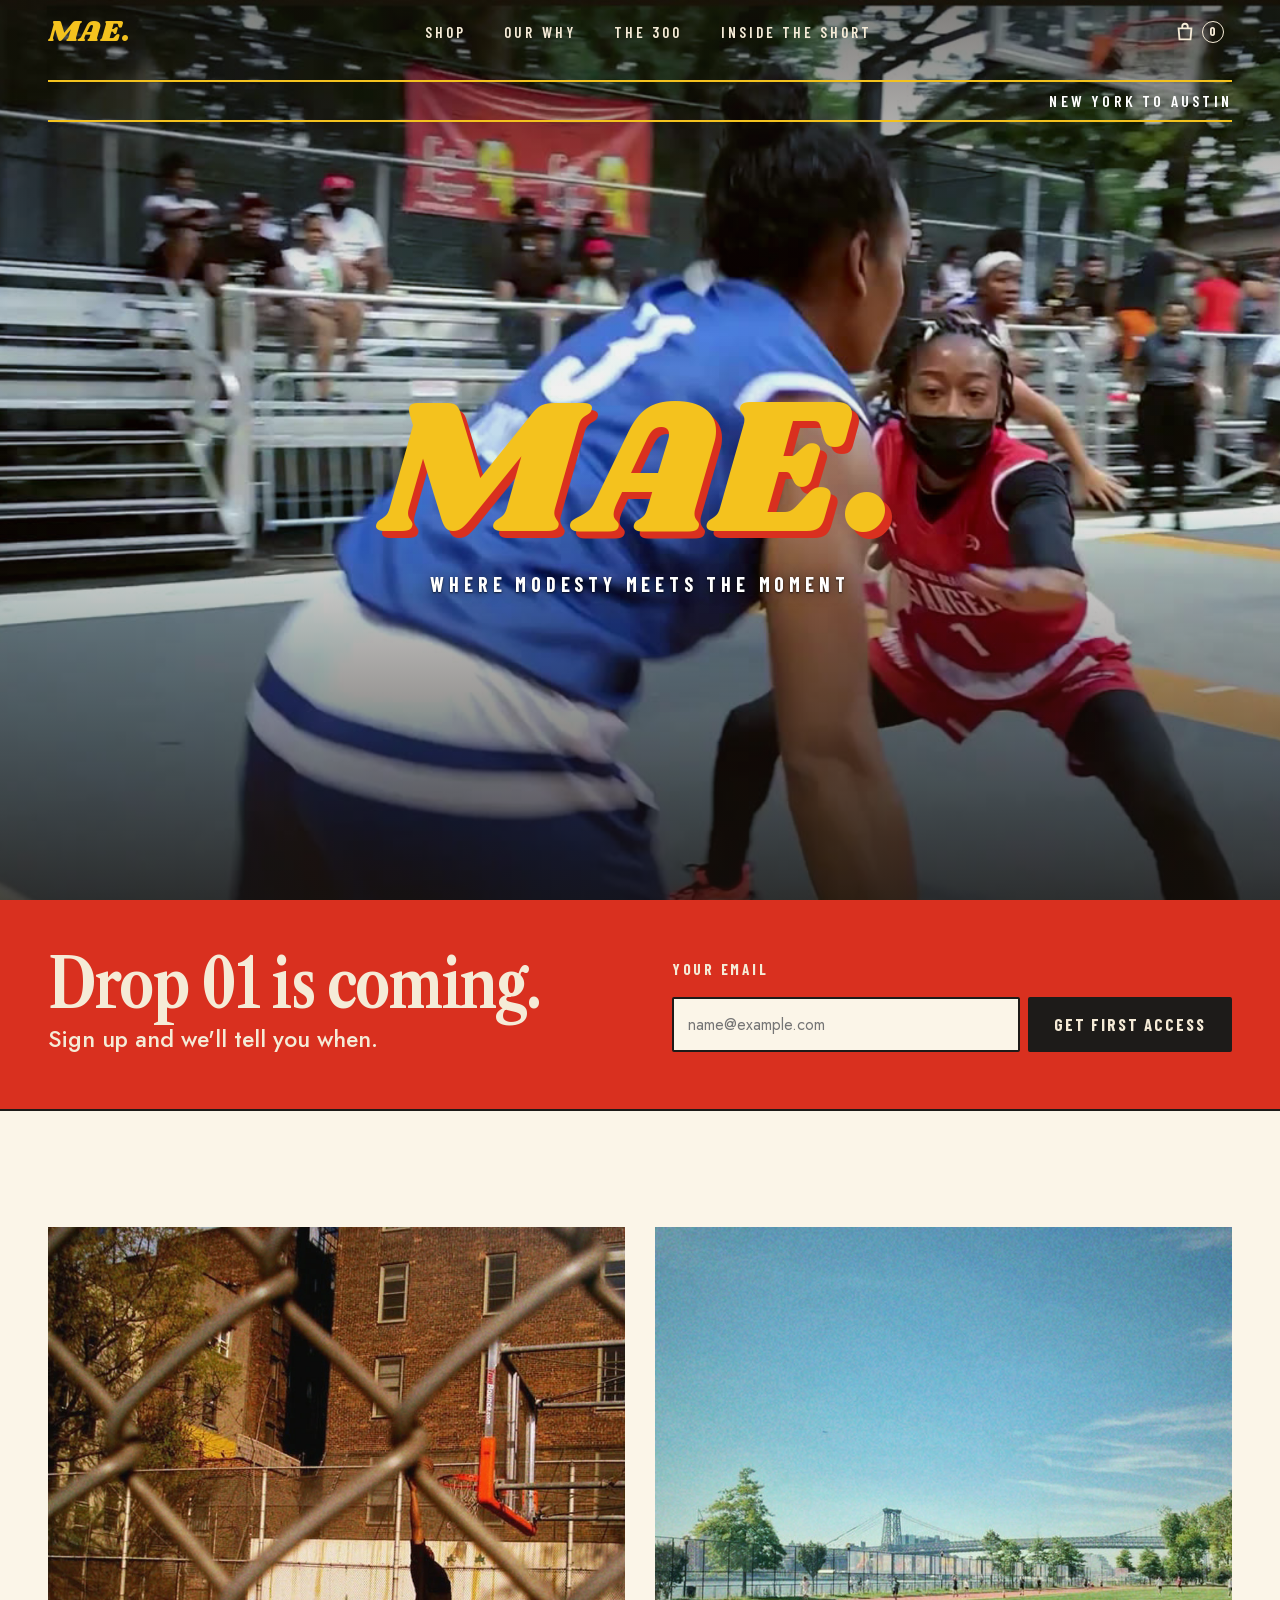
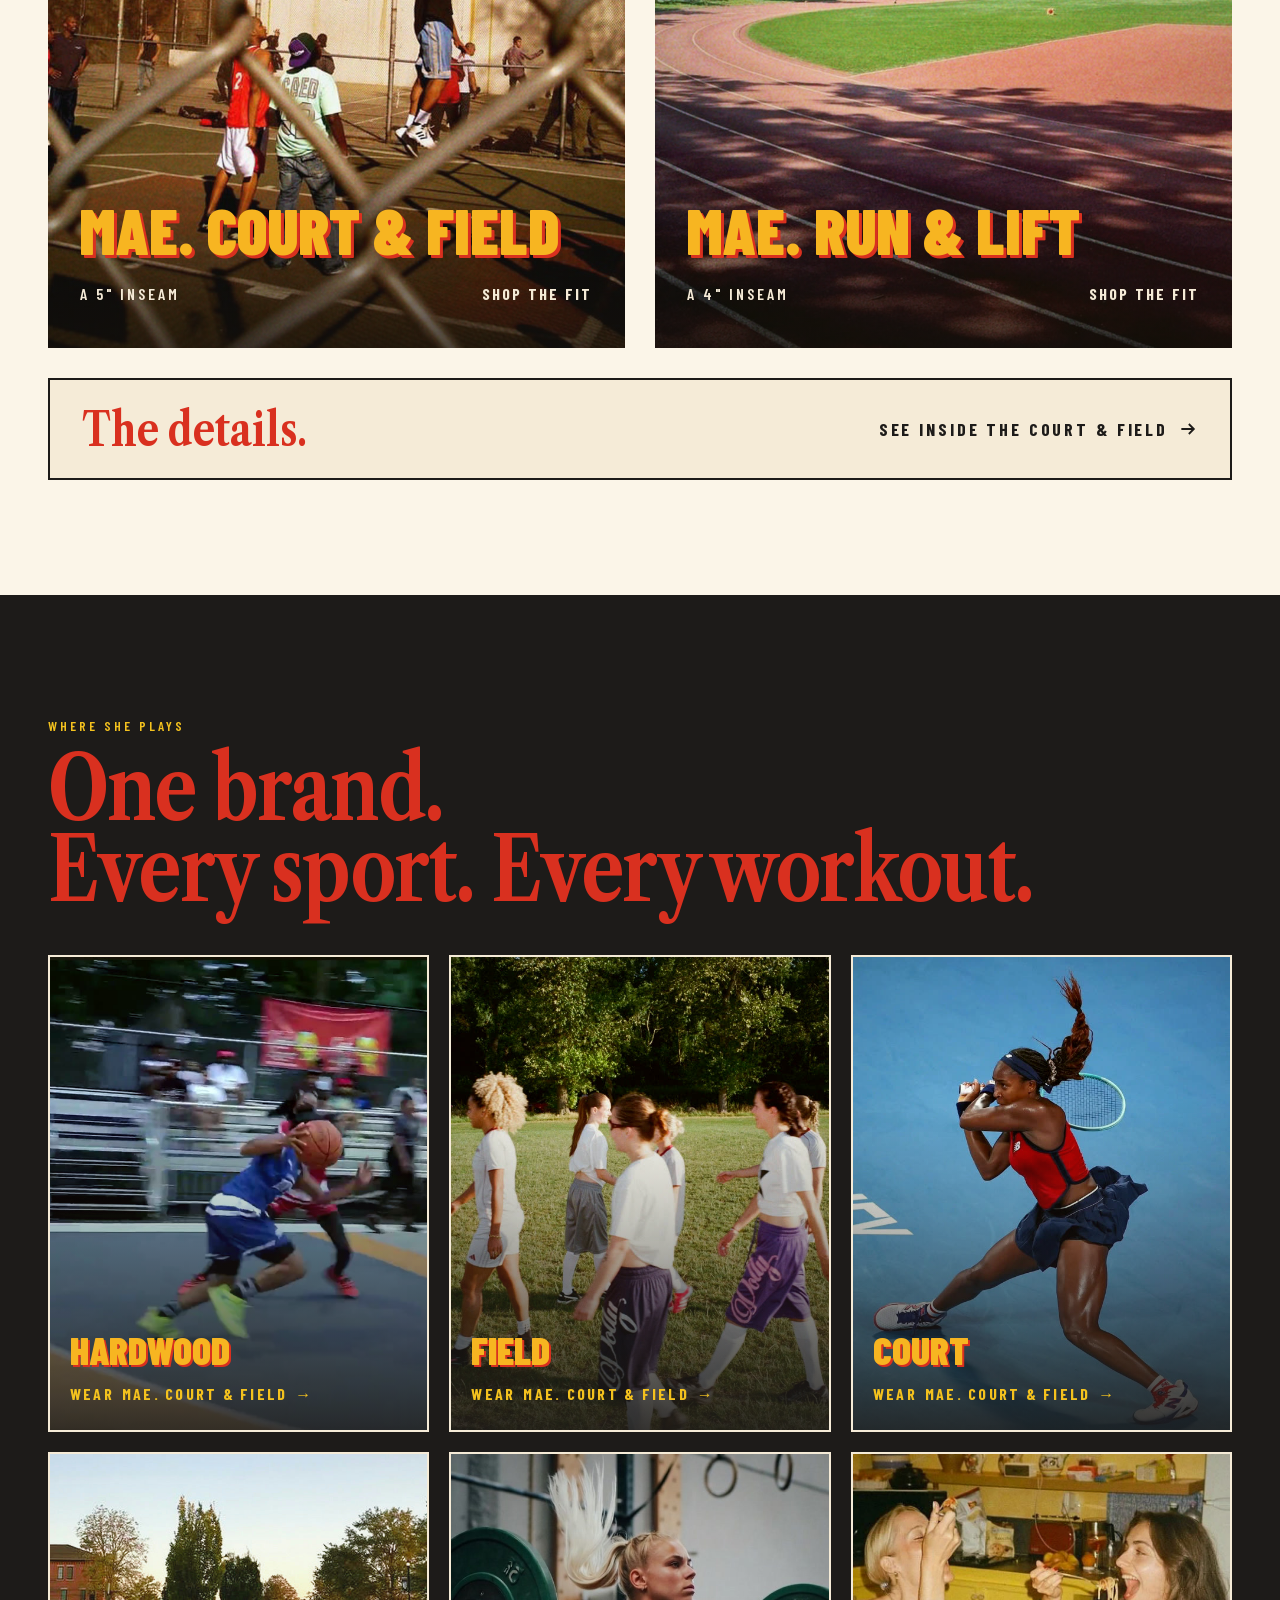
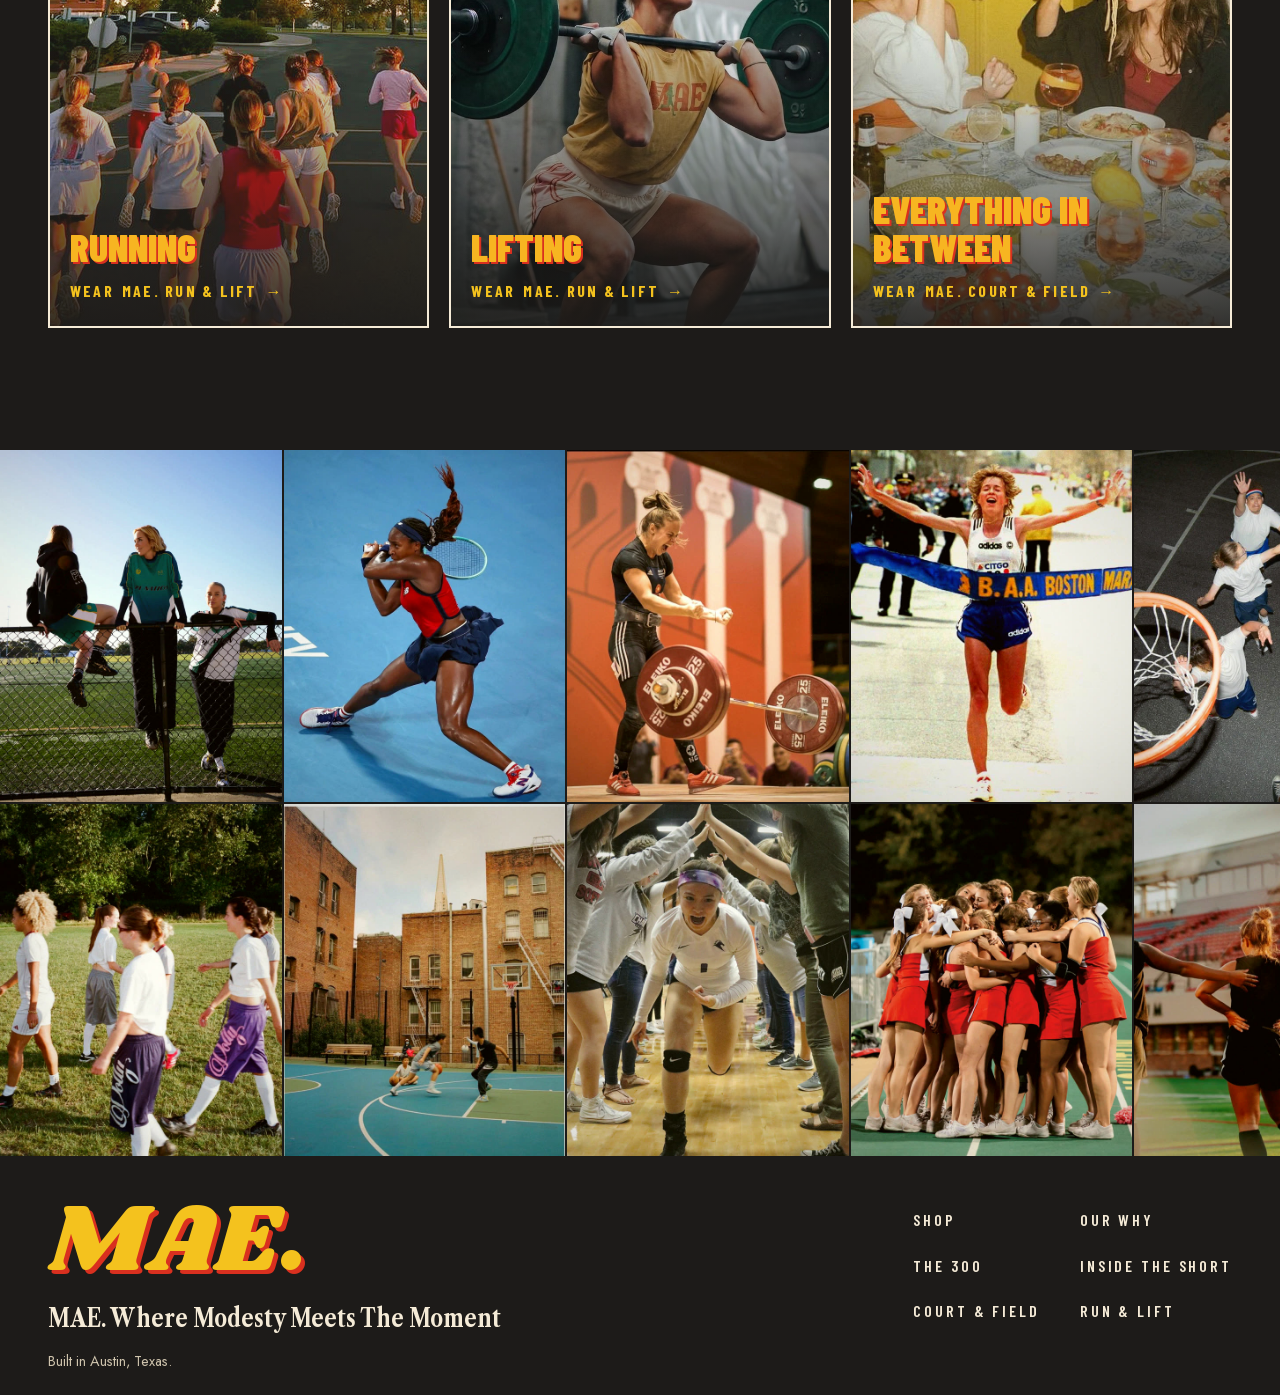
==== commit 12b31eba: "Add Drop 01 waitlist band and Notify me Co-Authored-By: Claude Opus 5.5 <noreply@anthropic.com>" ====
--- a/index.html
+++ b/index.html
@@ -7,7 +7,7 @@
 <meta name="description" content="MAE. is modest vintage athletic wear for girls who hoop, run, and lift. Built in Austin, Texas. Drop 01: two lines, two shorts, two tops.">
 <meta name="theme-color" content="#d9301f">
 <link rel="stylesheet" href="css/fonts.css?v=3">
-<link rel="stylesheet" href="css/mae.css?v=71">
+<link rel="stylesheet" href="css/mae.css?v=72">
 <link rel="icon" href="assets/favicon.svg" type="image/svg+xml">
 </head>
 <body data-page="home">
@@ -28,6 +28,25 @@
       <div class="cover__center">
         <h1 class="masthead logo" id="cover-title">MAE.</h1>
         <p class="cover__motto">Where modesty meets the moment</p>
+      </div>
+    </div>
+  </section>
+
+  <!-- Waitlist band: saves to the Waitlist tab of the Google Sheet -->
+  <section class="waitband" id="waitlist" aria-labelledby="wait-title">
+    <div class="wrap waitband__row">
+      <div>
+        <h2 class="headline" id="wait-title">Drop 01 is coming.</h2>
+        <p class="waitband__sub">Sign up and we'll tell you when.</p>
+      </div>
+      <div>
+        <form class="inline-form" data-email-form="Homepage" data-success="You're in. You'll hear before anyone else." novalidate>
+          <label class="field-label" for="wait-email">Your email</label>
+          <input class="input" id="wait-email" type="email" name="email" autocomplete="email" placeholder="name@example.com" required aria-describedby="wait-msg">
+          <input type="text" name="website" tabindex="-1" autocomplete="off" aria-hidden="true" style="position:absolute;left:-9999px;width:1px;height:1px">
+          <button class="btn btn--ink" type="submit">Get first access</button>
+        </form>
+        <p class="form-success" id="wait-msg" data-form-msg tabindex="-1" aria-live="polite"></p>
       </div>
     </div>
   </section>
@@ -149,6 +168,6 @@
 
 <!-- 5. Footer with motto -->
 <footer data-site-footer></footer>
-<script src="js/mae.js?v=47"></script>
+<script src="js/mae.js?v=48"></script>
 </body>
 </html>
--- a/css/mae.css
+++ b/css/mae.css
@@ -909,3 +909,18 @@
 .the300__intro { font-family: var(--f-head); font-weight: 700; font-size: clamp(1.6rem, 3vw, 2.4rem); line-height: 1.15; max-width: 900px; }
 .the300-cards { padding-top: clamp(24px, 3.5vw, 44px); }
 [data-page="community"] .c-card p { font-family: var(--f-head); font-weight: 700; font-size: clamp(1.25rem, 1.6vw, 1.45rem); line-height: 1.25; }
+
+/* Waitlist band under the cover */
+.waitband { background: var(--red); color: var(--cream); border-bottom: 2px solid var(--ink); padding-block: clamp(28px, 4vw, 52px); }
+.waitband__row { display: grid; grid-template-columns: 1fr minmax(0, 560px); gap: 24px 40px; align-items: center; }
+.waitband .headline { color: var(--cream); margin: 0; font-size: clamp(2.6rem, 5.4vw, 4.8rem); }
+.waitband__sub { margin: 8px 0 0; font-size: clamp(1.2rem, 1.8vw, 1.5rem); font-weight: 500; }
+.waitband .input { color: var(--ink); }
+.waitband .input:focus-visible { outline-color: var(--yellow); }
+.waitband .form-success { margin: 0; color: var(--cream); font-size: 1.3rem; font-weight: 600; }
+.waitband form + .form-success:not(:empty) { margin-top: 12px; }
+.inline-form[hidden] { display: none; }
+.buy__notify { margin-top: 22px; }
+.buy__notify .form-success { margin: 0; font-weight: 600; }
+.buy__notify form + .form-success:not(:empty) { margin-top: 12px; }
+@media (max-width: 760px) { .waitband__row { grid-template-columns: 1fr; } }
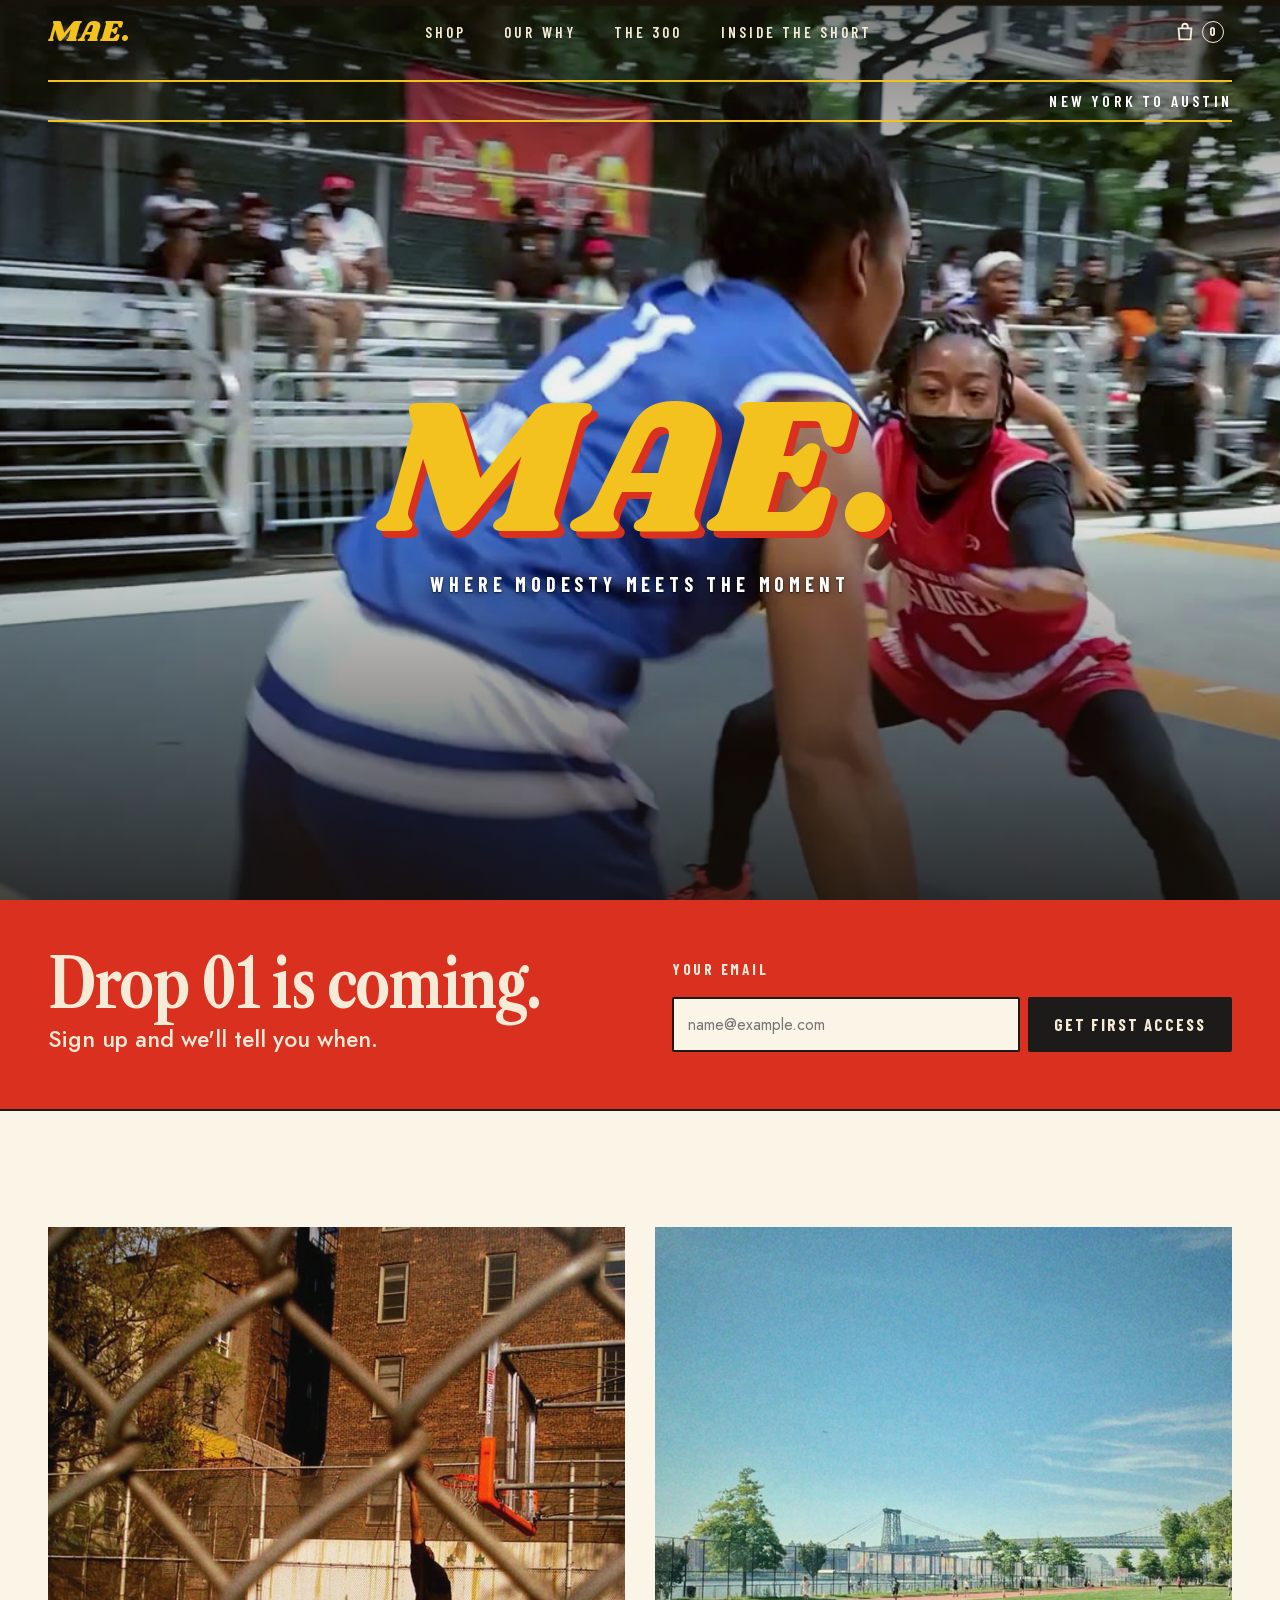
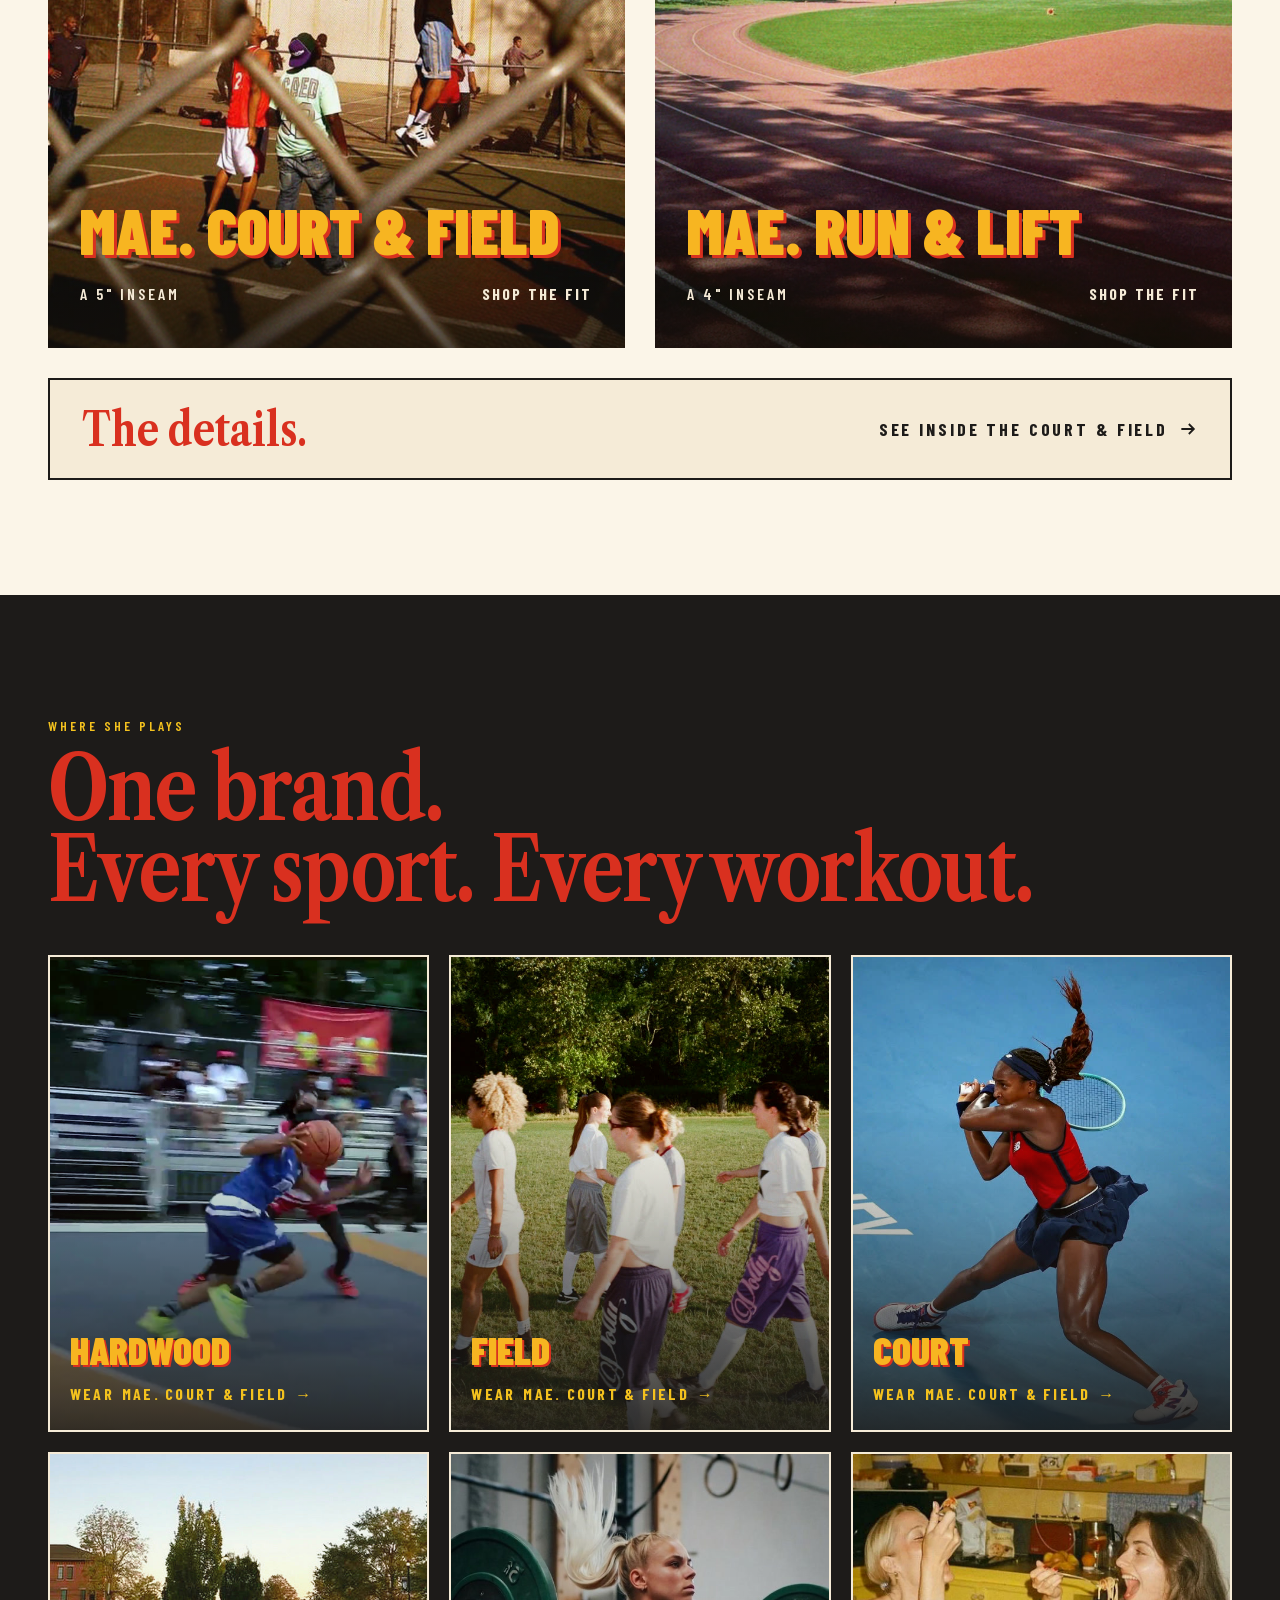
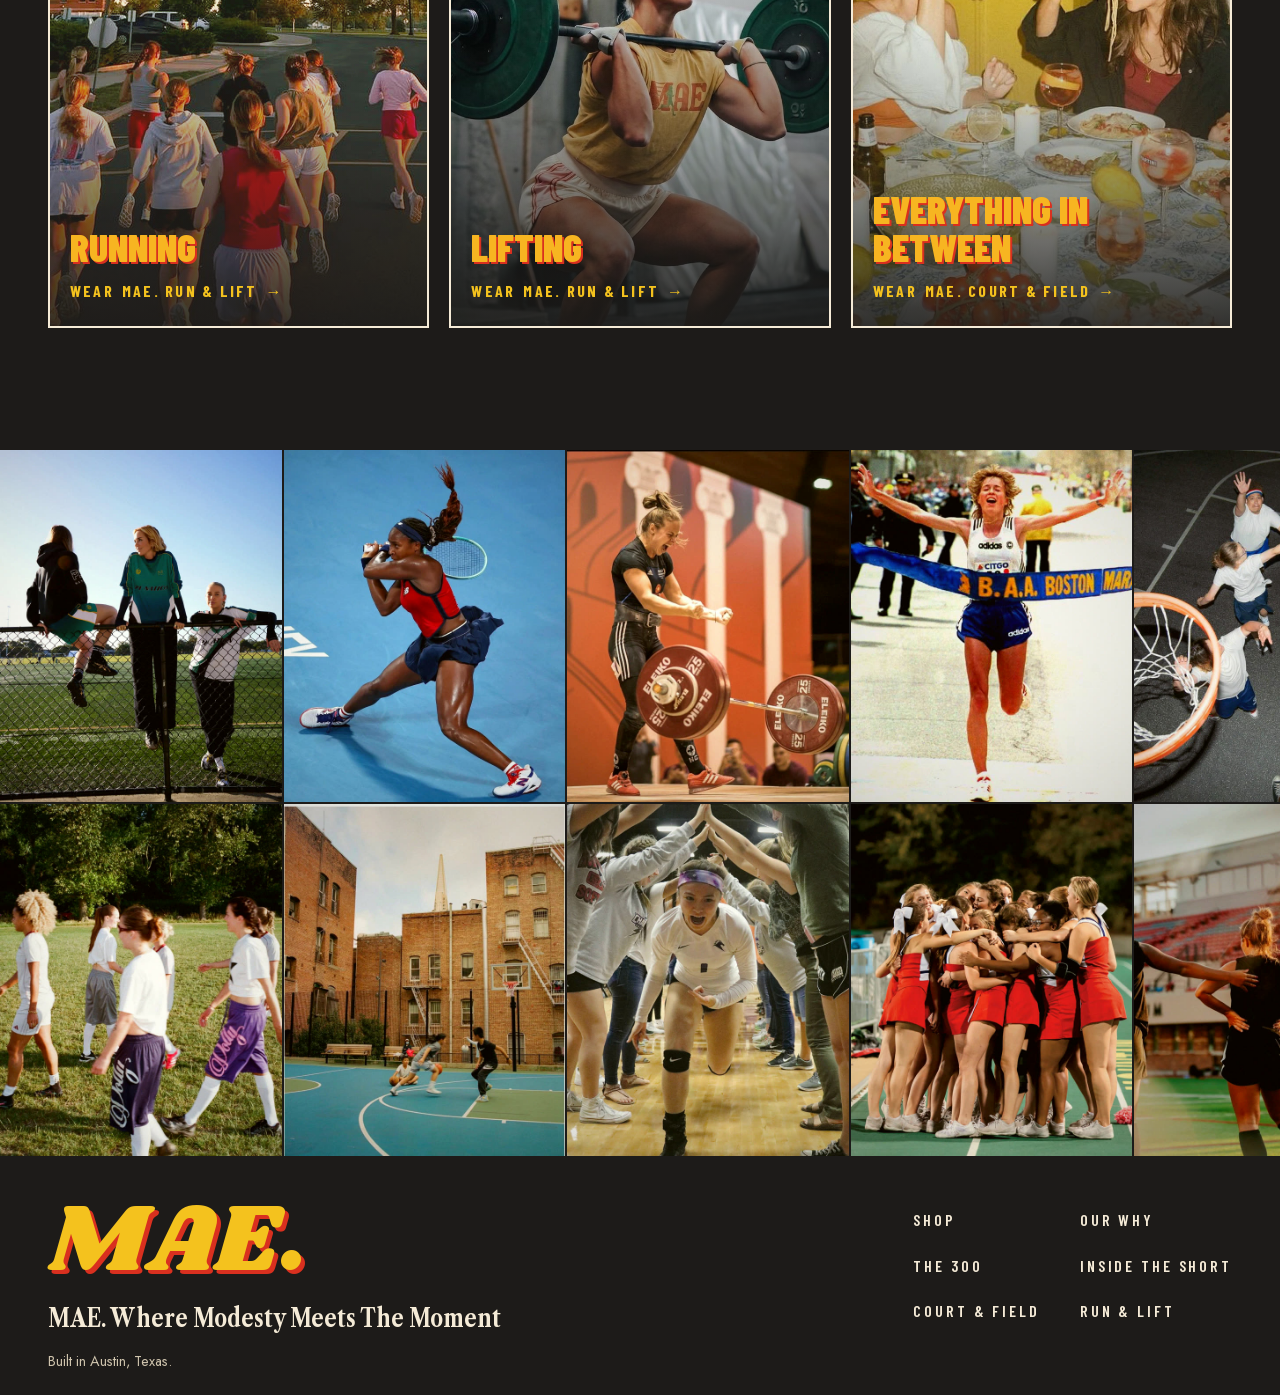
==== commit 26ec6018: "Never show a play button on the cover reel; add link preview photo Co-Authored-By: Claude Opus 5.5 <" ====
--- a/index.html
+++ b/index.html
@@ -7,7 +7,18 @@
 <meta name="description" content="MAE. is modest vintage athletic wear for girls who hoop, run, and lift. Built in Austin, Texas. Drop 01: two lines, two shorts, two tops.">
 <meta name="theme-color" content="#d9301f">
 <link rel="stylesheet" href="css/fonts.css?v=3">
-<link rel="stylesheet" href="css/mae.css?v=72">
+<link rel="stylesheet" href="css/mae.css?v=73">
+<meta property="og:type" content="website">
+<meta property="og:site_name" content="MAE.">
+<meta property="og:title" content="MAE. Where modesty meets the moment">
+<meta property="og:description" content="MAE. is modest vintage athletic wear for girls who hoop, run, and lift. Built in Austin, Texas. Drop 01: two lines, two shorts, two tops.">
+<meta property="og:url" content="https://wearmae.co/">
+<meta property="og:image" content="https://wearmae.co/assets/img/link-preview.jpg?v=1">
+<meta property="og:image:width" content="1199">
+<meta property="og:image:height" content="1312">
+<meta property="og:image:alt" content="The four MAE. Drop 01 pieces hanging on a ballfield fence">
+<meta name="twitter:card" content="summary_large_image">
+<meta name="twitter:image" content="https://wearmae.co/assets/img/link-preview.jpg?v=1">
 <link rel="icon" href="assets/favicon.svg" type="image/svg+xml">
 </head>
 <body data-page="home">
@@ -17,7 +28,7 @@
 <main id="main">
   <!-- 1. Hero: magazine cover -->
   <section class="cover" aria-labelledby="cover-title">
-    <video class="cover__media" data-cover-video autoplay muted loop playsinline preload="auto" poster="assets/video/court-hero-poster.jpg" aria-hidden="true">
+    <video class="cover__media" data-cover-video autoplay muted loop playsinline disablepictureinpicture disableremoteplayback preload="auto" aria-hidden="true">
       <source src="assets/video/court-hero.mp4?v=3" type="video/mp4">
     </video>
     <div class="cover__shade"></div>
@@ -168,6 +179,6 @@
 
 <!-- 5. Footer with motto -->
 <footer data-site-footer></footer>
-<script src="js/mae.js?v=48"></script>
+<script src="js/mae.js?v=49"></script>
 </body>
 </html>
--- a/css/mae.css
+++ b/css/mae.css
@@ -266,10 +266,6 @@
 .cover__foot { display: flex; justify-content: space-between; align-items: flex-end; gap: 16px; margin-top: 20px; }
 .scroll-cue { font-family: var(--f-cover); letter-spacing: .24em; text-transform: uppercase; font-size: .85rem; display: flex; align-items: center; gap: 10px; }
 .scroll-cue i { width: 2px; height: 36px; background: currentColor; display: block; }
-.video-toggle {
-  min-width: 48px; min-height: 48px; border-radius: 50%; border: 1.5px solid rgba(255,255,255,.7);
-  background: rgba(0,0,0,.25); color: #fff; display: inline-flex; align-items: center; justify-content: center;
-}
 
 /* ---------- Home: photo wall ---------- */
 .wall { background: var(--ink); border-top: 2px solid var(--ink); }
@@ -924,3 +920,11 @@
 .buy__notify .form-success { margin: 0; font-weight: 600; }
 .buy__notify form + .form-success:not(:empty) { margin-top: 12px; }
 @media (max-width: 760px) { .waitband__row { grid-template-columns: 1fr; } }
+
+/* Cover reel: the still photo sits behind, the video shows only while playing, and no play or pause button ever appears */
+.cover { background: var(--ink) url("../assets/video/court-hero-poster.jpg") center / cover no-repeat; }
+.cover__media, .cover__frames { pointer-events: none; }
+html:not(.no-js) .cover__media { opacity: 0; }
+html:not(.no-js) .cover__media.is-playing { opacity: 1; }
+.cover__frames { position: absolute; inset: 0; width: 100%; height: 100%; object-fit: cover; z-index: -2; }
+.cover__media::-webkit-media-controls, .cover__media::-webkit-media-controls-start-playback-button, .cover__media::-webkit-media-controls-overlay-play-button { display: none !important; -webkit-appearance: none; }
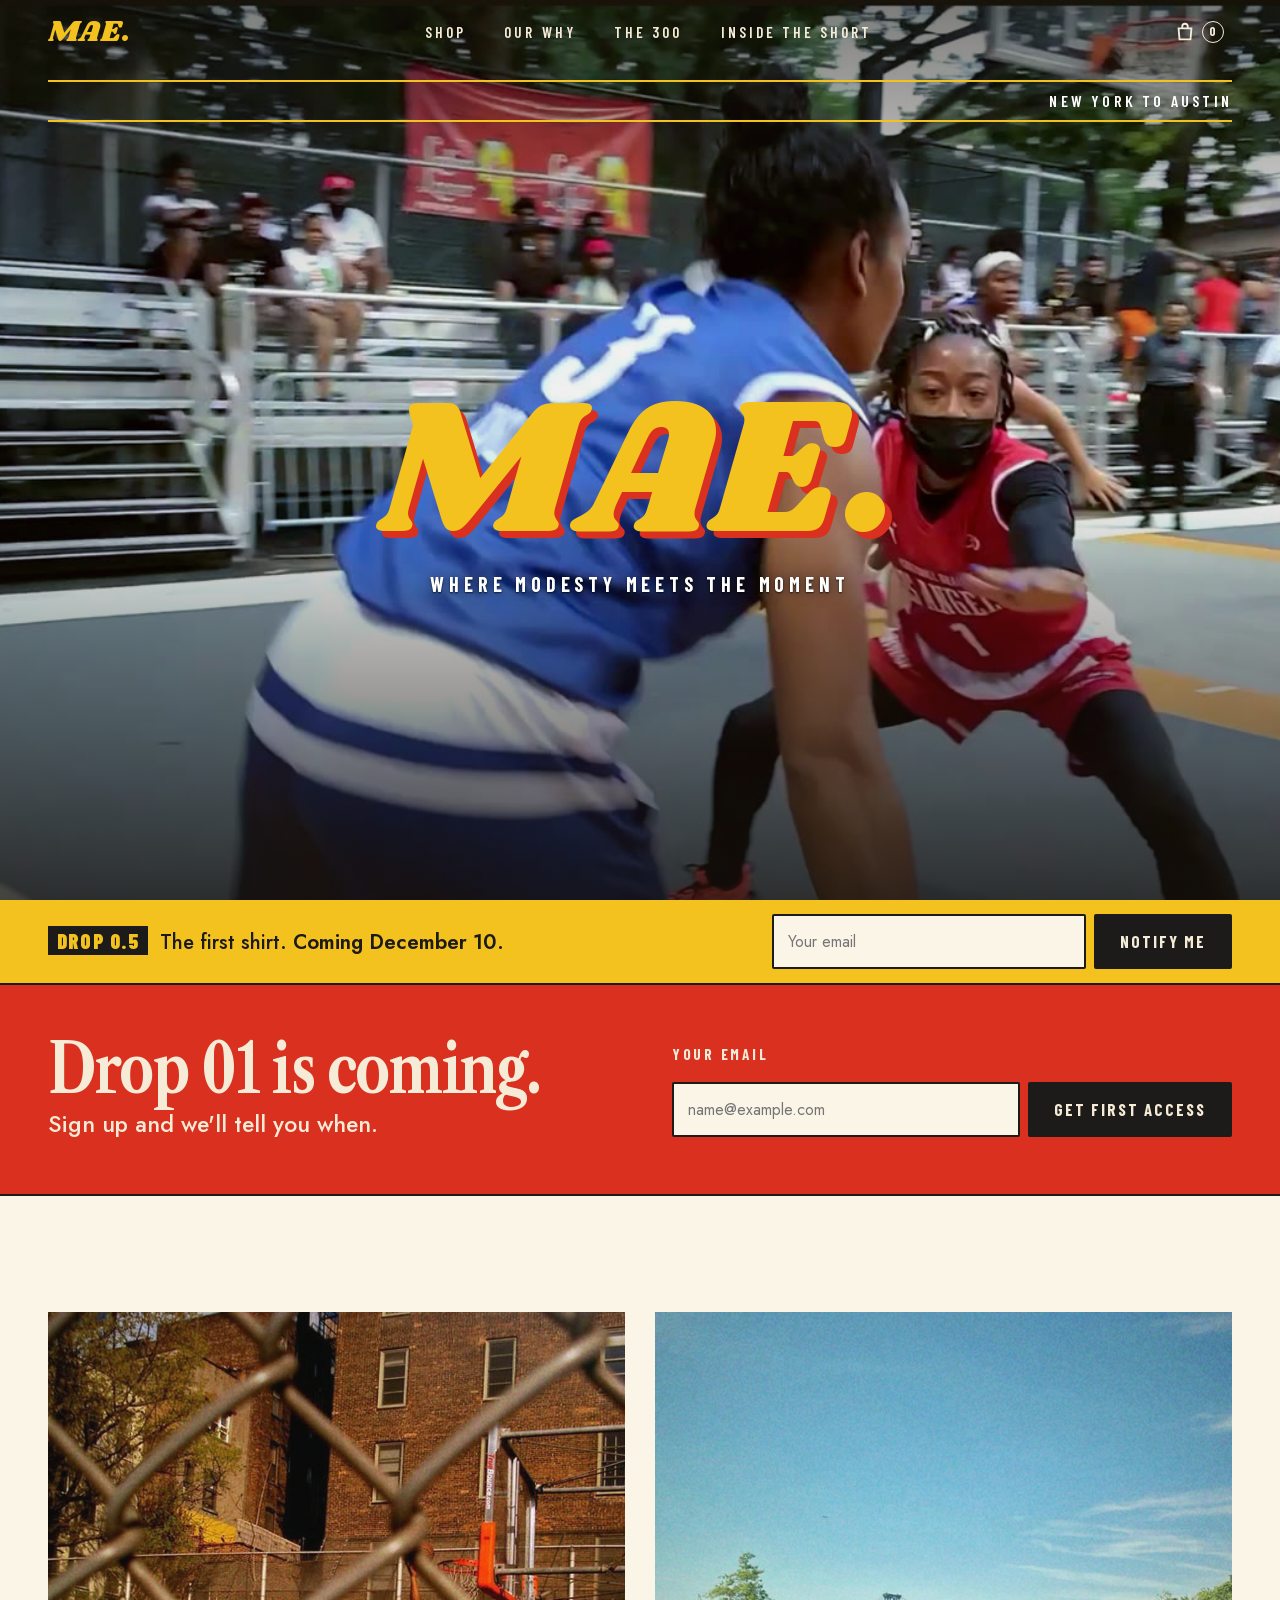
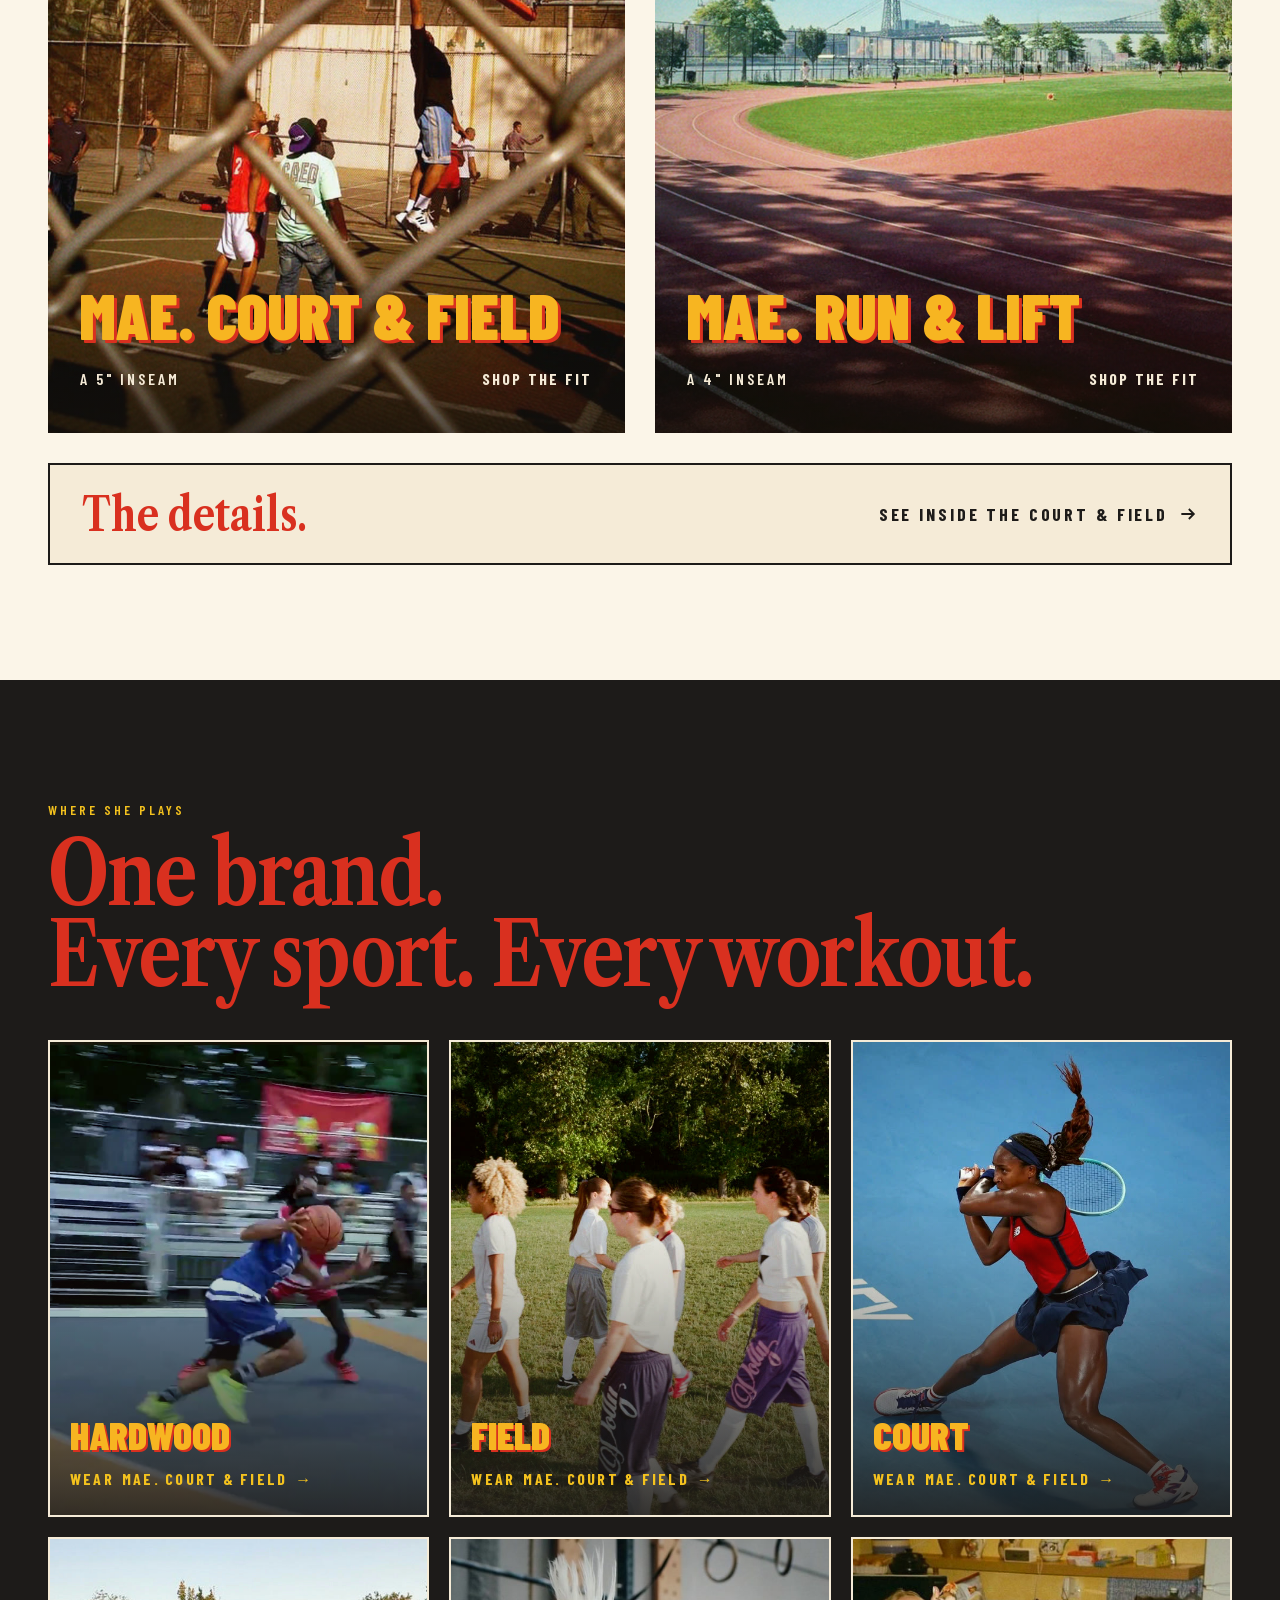
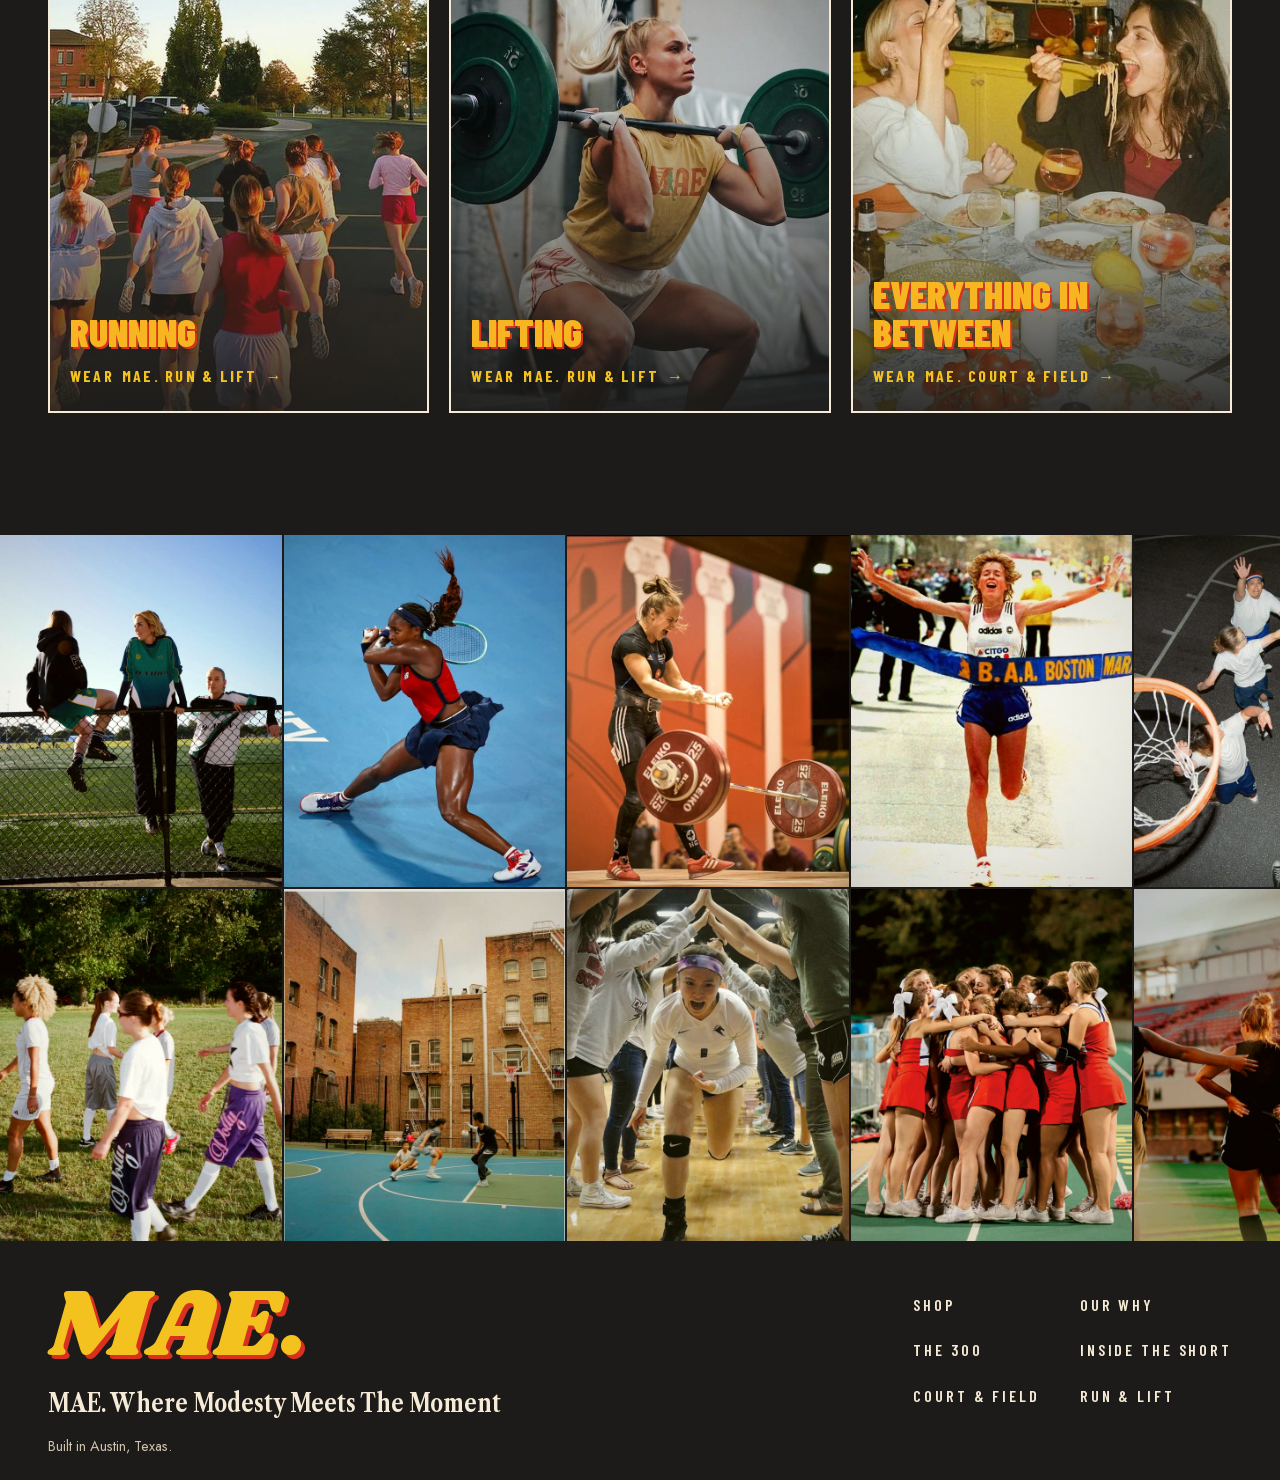
==== commit 9d6bc836: "Add Drop 0.5 first-shirt sign-up above Drop 01 Co-Authored-By: Claude Opus 5.5 <noreply@anthropic.co" ====
--- a/index.html
+++ b/index.html
@@ -7,7 +7,7 @@
 <meta name="description" content="MAE. is modest vintage athletic wear for girls who hoop, run, and lift. Built in Austin, Texas. Drop 01: two lines, two shorts, two tops.">
 <meta name="theme-color" content="#d9301f">
 <link rel="stylesheet" href="css/fonts.css?v=3">
-<link rel="stylesheet" href="css/mae.css?v=73">
+<link rel="stylesheet" href="css/mae.css?v=75">
 <meta property="og:type" content="website">
 <meta property="og:site_name" content="MAE.">
 <meta property="og:title" content="MAE. Where modesty meets the moment">
@@ -43,8 +43,26 @@
     </div>
   </section>
 
-  <!-- Waitlist band: saves to the Waitlist tab of the Google Sheet -->
-  <section class="waitband" id="waitlist" aria-labelledby="wait-title">
+  <!-- Sign-ups: both save to the Waitlist tab of the Google Sheet. wearmae.co/#waitlist lands here. -->
+  <div id="waitlist">
+  <!-- Drop 0.5 mini band: the first shirt -->
+  <section class="halfband" aria-labelledby="half-title">
+    <div class="wrap halfband__row">
+      <p class="halfband__text"><span class="halfband__tag">Drop 0.5</span> <span id="half-title">The first shirt.</span> <strong>Coming December 10.</strong></p>
+      <div class="halfband__form">
+        <form class="inline-form" data-email-form="Homepage" data-item="Drop 0.5 (first shirt)" data-success="You're in. We'll email you December 10." novalidate>
+          <label class="field-label sr-only" for="half-email">Your email for Drop 0.5</label>
+          <input class="input" id="half-email" type="email" name="email" autocomplete="email" placeholder="Your email" required aria-describedby="half-msg">
+          <input type="text" name="website" tabindex="-1" autocomplete="off" aria-hidden="true" style="position:absolute;left:-9999px;width:1px;height:1px">
+          <button class="btn btn--ink" type="submit">Notify me</button>
+        </form>
+        <p class="form-success" id="half-msg" data-form-msg tabindex="-1" aria-live="polite"></p>
+      </div>
+    </div>
+  </section>
+
+  <!-- Drop 01 band -->
+  <section class="waitband" aria-labelledby="wait-title">
     <div class="wrap waitband__row">
       <div>
         <h2 class="headline" id="wait-title">Drop 01 is coming.</h2>
@@ -61,6 +79,7 @@
       </div>
     </div>
   </section>
+  </div>
 
   <!-- 2. Two fit tiles -->
   <section class="section" aria-labelledby="fits-title">
@@ -179,6 +198,6 @@
 
 <!-- 5. Footer with motto -->
 <footer data-site-footer></footer>
-<script src="js/mae.js?v=49"></script>
+<script src="js/mae.js?v=50"></script>
 </body>
 </html>
--- a/css/mae.css
+++ b/css/mae.css
@@ -928,3 +928,18 @@
 html:not(.no-js) .cover__media.is-playing { opacity: 1; }
 .cover__frames { position: absolute; inset: 0; width: 100%; height: 100%; object-fit: cover; z-index: -2; }
 .cover__media::-webkit-media-controls, .cover__media::-webkit-media-controls-start-playback-button, .cover__media::-webkit-media-controls-overlay-play-button { display: none !important; -webkit-appearance: none; }
+
+/* wearmae.co/#waitlist lands with the headline below the sticky header */
+#waitlist { scroll-margin-top: 66px; }
+
+/* Drop 0.5 mini sign-up, a slim yellow strip above the Drop 01 band */
+.halfband { background: var(--yellow); color: var(--ink); border-bottom: 2px solid var(--ink); padding-block: 14px; }
+.halfband__row { display: flex; flex-wrap: wrap; align-items: center; justify-content: space-between; gap: 10px 24px; }
+.halfband__text { margin: 0; font-size: clamp(1.1rem, 1.6vw, 1.3rem); font-weight: 500; line-height: 1.3; }
+.halfband__tag { font-family: var(--f-cover); font-weight: 900; text-transform: uppercase; letter-spacing: .06em; background: var(--ink); color: var(--yellow); padding: 3px 9px 2px; margin-right: 6px; }
+.halfband__form { flex: 1 1 340px; max-width: 460px; }
+.halfband .input { min-height: 46px; padding-block: 9px; }
+.halfband .btn { min-height: 46px; }
+.halfband .form-success { margin: 0; font-weight: 600; }
+.halfband form + .form-success:not(:empty) { margin-top: 8px; }
+@media (max-width: 760px) { .halfband .inline-form { grid-template-columns: 1fr auto; } }
